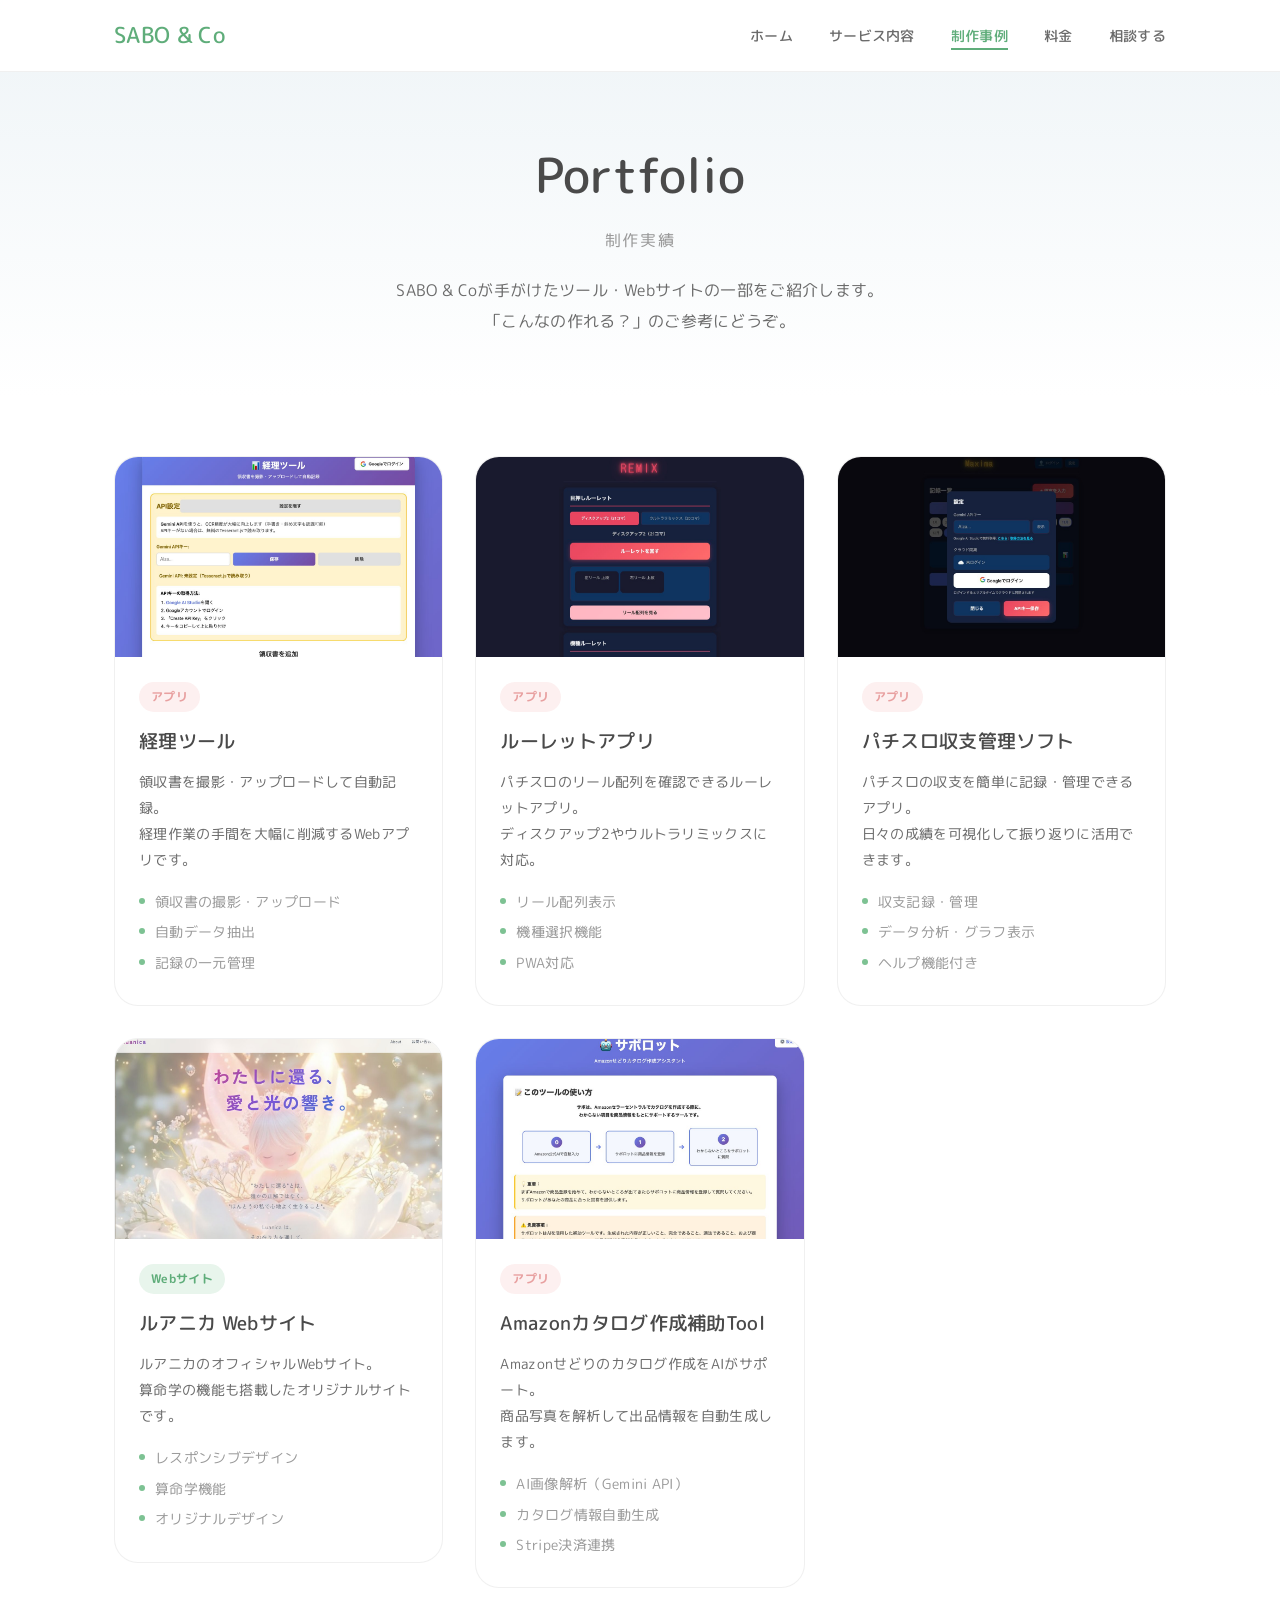
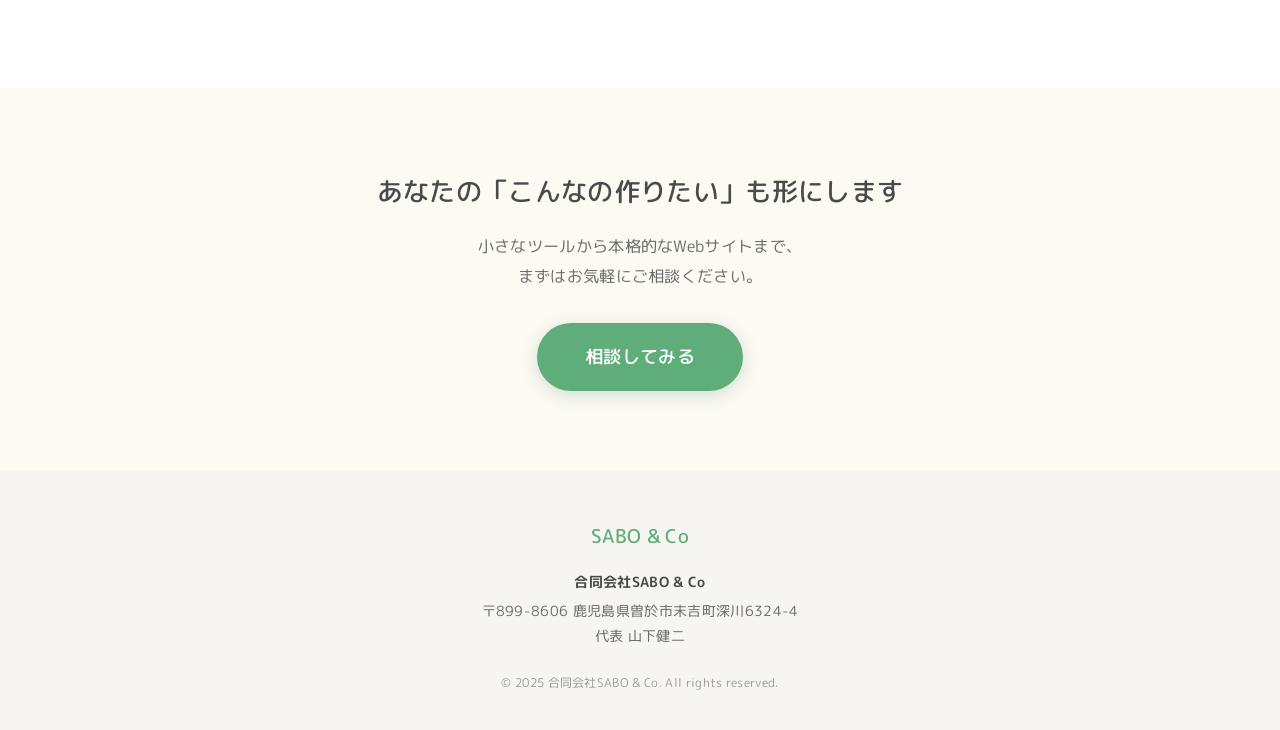
==== portfolio.html @ 13263702 "ポートフォリオページ・料金ページ追加、デザイン改善 - portfolio.html: 制作実績ページ新規作成 - price.html: 料金ページ新規作成（モニター価格表示） - フォントをM P" ====
<!DOCTYPE html>
<html lang="ja">
<head>
  <meta charset="UTF-8">
  <meta name="viewport" content="width=device-width, initial-scale=1.0">
  <title>PORTFOLIO | SABO & Co</title>
  <meta name="description" content="SABO & Coの制作実績・ポートフォリオ。ミニツール開発やWebサイト制作の実例をご覧いただけます。">
  <link rel="preconnect" href="https://fonts.googleapis.com">
  <link rel="preconnect" href="https://fonts.gstatic.com" crossorigin>
  <link href="https://fonts.googleapis.com/css2?family=M+PLUS+Rounded+1c:wght@400;500;700&display=swap" rel="stylesheet">
  <link rel="stylesheet" href="styles.css">
</head>
<body>
  <!-- ========== Header ========== -->
  <header class="header">
    <div class="header-inner">
      <a href="index.html" class="logo">SABO & Co</a>
      <nav class="nav">
        <button class="nav-toggle" aria-label="メニューを開く">
          <span></span>
          <span></span>
          <span></span>
        </button>
        <ul class="nav-list">
          <li><a href="index.html">ホーム</a></li>
          <li><a href="index.html#service">サービス内容</a></li>
          <li><a href="portfolio.html" class="active">制作事例</a></li>
          <li><a href="price.html">料金</a></li>
          <li><a href="index.html#contact">相談する</a></li>
        </ul>
      </nav>
    </div>
  </header>

  <!-- ========== Portfolio Hero ========== -->
  <section class="portfolio-hero">
    <div class="container">
      <h1 class="portfolio-hero-title fade-in">Portfolio</h1>
      <p class="portfolio-hero-subtitle fade-in">制作実績</p>
      <p class="portfolio-hero-desc fade-in">
        SABO & Coが手がけたツール・Webサイトの一部をご紹介します。<br>
        「こんなの作れる？」のご参考にどうぞ。
      </p>
    </div>
  </section>

  <!-- ========== Portfolio Grid ========== -->
  <section class="portfolio-section">
    <div class="container">
      <div class="portfolio-grid">

        <!-- Project 1: keiri-tool -->
        <a href="https://pagehost-jp.github.io/keiri-tool/" target="_blank" class="portfolio-card-link">
          <article class="portfolio-card fade-in-up">
            <div class="portfolio-card-image">
              <img src="portfolio-keiri-tool.jpg" alt="経理ツール" loading="lazy">
            </div>
            <div class="portfolio-card-content">
              <span class="portfolio-tag tag-app">アプリ</span>
              <h3 class="portfolio-card-title">経理ツール</h3>
              <p class="portfolio-card-desc">
                領収書を撮影・アップロードして自動記録。<br>
                経理作業の手間を大幅に削減するWebアプリです。
              </p>
              <ul class="portfolio-card-features">
                <li>領収書の撮影・アップロード</li>
                <li>自動データ抽出</li>
                <li>記録の一元管理</li>
              </ul>
            </div>
          </article>
        </a>

        <!-- Project 2: disc_roulette_tool -->
        <a href="https://pagehost-jp.github.io/disc_roulette/" target="_blank" class="portfolio-card-link">
          <article class="portfolio-card fade-in-up">
            <div class="portfolio-card-image">
              <img src="portfolio-disc-roulette.jpg" alt="ルーレットアプリ" loading="lazy">
            </div>
            <div class="portfolio-card-content">
              <span class="portfolio-tag tag-app">アプリ</span>
              <h3 class="portfolio-card-title">ルーレットアプリ</h3>
              <p class="portfolio-card-desc">
                パチスロのリール配列を確認できるルーレットアプリ。<br>
                ディスクアップ2やウルトラリミックスに対応。
              </p>
              <ul class="portfolio-card-features">
                <li>リール配列表示</li>
                <li>機種選択機能</li>
                <li>PWA対応</li>
              </ul>
            </div>
          </article>
        </a>

        <!-- Project 3: pachi_slo_diary -->
        <a href="https://pagehost-jp.github.io/pachi_slo_diary/" target="_blank" class="portfolio-card-link">
          <article class="portfolio-card fade-in-up">
            <div class="portfolio-card-image">
              <img src="portfolio-pachi-slo-diary.jpg" alt="パチスロ収支管理ソフト" loading="lazy">
            </div>
            <div class="portfolio-card-content">
              <span class="portfolio-tag tag-app">アプリ</span>
              <h3 class="portfolio-card-title">パチスロ収支管理ソフト</h3>
              <p class="portfolio-card-desc">
                パチスロの収支を簡単に記録・管理できるアプリ。<br>
                日々の成績を可視化して振り返りに活用できます。
              </p>
              <ul class="portfolio-card-features">
                <li>収支記録・管理</li>
                <li>データ分析・グラフ表示</li>
                <li>ヘルプ機能付き</li>
              </ul>
            </div>
          </article>
        </a>

        <!-- Project 4: luanica-web -->
        <a href="https://pagehost-jp.github.io/luanica-web/" target="_blank" class="portfolio-card-link">
          <article class="portfolio-card fade-in-up">
            <div class="portfolio-card-image">
              <img src="portfolio-luanica-web.jpg" alt="ルアニカ Webサイト" loading="lazy">
            </div>
            <div class="portfolio-card-content">
              <span class="portfolio-tag tag-website">Webサイト</span>
              <h3 class="portfolio-card-title">ルアニカ Webサイト</h3>
              <p class="portfolio-card-desc">
                ルアニカのオフィシャルWebサイト。<br>
                算命学の機能も搭載したオリジナルサイトです。
              </p>
              <ul class="portfolio-card-features">
                <li>レスポンシブデザイン</li>
                <li>算命学機能</li>
                <li>オリジナルデザイン</li>
              </ul>
            </div>
          </article>
        </a>

        <!-- Project 5: Catalog-sakusei -->
        <a href="https://saborotto.vercel.app" target="_blank" class="portfolio-card-link">
          <article class="portfolio-card fade-in-up">
            <div class="portfolio-card-image">
              <img src="portfolio-catalog-sakusei.jpg" alt="Amazonカタログ作成補助Tool" loading="lazy">
            </div>
            <div class="portfolio-card-content">
              <span class="portfolio-tag tag-app">アプリ</span>
              <h3 class="portfolio-card-title">Amazonカタログ作成補助Tool</h3>
              <p class="portfolio-card-desc">
                Amazonせどりのカタログ作成をAIがサポート。<br>
                商品写真を解析して出品情報を自動生成します。
              </p>
              <ul class="portfolio-card-features">
                <li>AI画像解析（Gemini API）</li>
                <li>カタログ情報自動生成</li>
                <li>Stripe決済連携</li>
              </ul>
            </div>
          </article>
        </a>

      </div>
    </div>
  </section>

  <!-- ========== CTA Section ========== -->
  <section class="portfolio-cta">
    <div class="container">
      <div class="portfolio-cta-inner fade-in-up">
        <h2 class="portfolio-cta-title">あなたの「こんなの作りたい」も形にします</h2>
        <p class="portfolio-cta-text">
          小さなツールから本格的なWebサイトまで、<br>
          まずはお気軽にご相談ください。
        </p>
        <a href="index.html#contact" class="btn btn-primary btn-large">相談してみる</a>
      </div>
    </div>
  </section>

  <!-- ========== Footer ========== -->
  <footer class="footer">
    <div class="container">
      <div class="footer-inner">
        <p class="footer-logo">SABO & Co</p>
        <div class="footer-info">
          <p class="footer-company">合同会社SABO & Co</p>
          <p class="footer-address">〒899-8606 鹿児島県曽於市末吉町深川6324-4</p>
          <p class="footer-rep">代表 山下健二</p>
        </div>
        <p class="footer-copy">&copy; 2025 合同会社SABO & Co. All rights reserved.</p>
      </div>
    </div>
  </footer>

  <script src="script.js"></script>
</body>
</html>
---- styles.css ----
/* ========================================
   SABO & Co Corporate Site - Styles
   ======================================== */

/*
 * DESIGN CONCEPT: やわらかさ × 誠実さ × 真剣さ
 * =============================================
 * - 明るく親しみやすい
 * - サボさんのキャラクターを反映
 * - アイコンの色味（空色・グリーン・ピンク・クリーム）を参考に
 * - 「おしゃれ」より「安心できる」
 */

:root {
  /* ===== Base Colors (Light & Warm) ===== */
  --color-bg-white: #FFFFFF;
  --color-bg-cream: #FDF9F3;
  --color-bg-light: #F7F5F2;
  --color-bg-soft: #EEF4F7;

  /* ===== Text Colors (やわらかく) ===== */
  --color-text-main: #4A4A4A;
  --color-text-sub: #6B6B6B;
  --color-text-muted: #9A9A9A;
  --color-text-white: #FFFFFF;

  /* ===== Accent Colors (from icon) ===== */
  --color-green: #5FAD7A;
  --color-green-light: #7DC293;
  --color-green-pale: #E8F5EC;

  --color-sky: #7FBEDC;
  --color-sky-light: #B5DAE9;
  --color-sky-pale: #E8F4F9;

  --color-pink: #E8A0A0;
  --color-pink-light: #F5C4C4;
  --color-pink-pale: #FDF0F0;

  --color-sand: #E8D9C5;
  --color-sand-light: #F2EBE0;

  /* ===== Gradients (Soft) ===== */
  --gradient-soft: linear-gradient(135deg, var(--color-sky), var(--color-green-light));
  --gradient-warm: linear-gradient(135deg, var(--color-pink-light), var(--color-sky-light));

  /* ===== Borders & Shadows ===== */
  --border-light: rgba(0, 0, 0, 0.06);
  --shadow-soft: 0 4px 20px rgba(0, 0, 0, 0.04);
  --shadow-medium: 0 8px 30px rgba(0, 0, 0, 0.08);

  /* ===== Spacing ===== */
  --section-padding: 100px;
  --container-width: 1100px;
  --container-narrow: 800px;

  /* ===== Border Radius ===== */
  --radius-sm: 8px;
  --radius-md: 16px;
  --radius-lg: 24px;
  --radius-full: 9999px;

  /* ===== Transitions ===== */
  --transition-fast: 0.2s ease;
  --transition-medium: 0.3s ease;

  /* ===== Header ===== */
  --header-height: 72px;
}

/* ---------- Reset & Base ---------- */
*,
*::before,
*::after {
  margin: 0;
  padding: 0;
  box-sizing: border-box;
}

html {
  scroll-behavior: smooth;
  font-size: 16px;
}

body {
  font-family: 'M PLUS Rounded 1c', -apple-system, BlinkMacSystemFont, sans-serif;
  font-weight: 400;
  line-height: 1.8;
  letter-spacing: 0.02em;
  color: var(--color-text-main);
  background-color: var(--color-bg-white);
  overflow-x: hidden;
}

a {
  color: inherit;
  text-decoration: none;
  transition: color var(--transition-fast);
}

ul {
  list-style: none;
}

img {
  max-width: 100%;
  height: auto;
  display: block;
}

/* ---------- Utility Classes ---------- */
.container {
  width: 100%;
  max-width: var(--container-width);
  margin: 0 auto;
  padding: 0 24px;
}

.text-accent {
  color: var(--color-green);
  font-weight: 500;
}

.sp-only {
  display: none;
}

/* ---------- Animation Classes ---------- */
.fade-in,
.fade-in-up {
  opacity: 0;
  transition: opacity 0.7s ease, transform 0.7s ease;
}

.fade-in {
  transform: translateY(0);
}

.fade-in-up {
  transform: translateY(24px);
}

.fade-in.is-visible,
.fade-in-up.is-visible {
  opacity: 1;
  transform: translateY(0);
}

/* ---------- Buttons ---------- */
.btn {
  display: inline-flex;
  align-items: center;
  justify-content: center;
  padding: 14px 32px;
  font-size: 1rem;
  font-weight: 500;
  border-radius: var(--radius-full);
  border: none;
  cursor: pointer;
  transition: all var(--transition-medium);
}

.btn-primary {
  background: var(--color-green);
  color: var(--color-text-white);
  box-shadow: 0 4px 16px rgba(95, 173, 122, 0.3);
}

.btn-primary:hover {
  background: var(--color-green-light);
  transform: translateY(-2px);
  box-shadow: 0 6px 20px rgba(95, 173, 122, 0.35);
}

.btn-secondary {
  background: var(--color-bg-white);
  color: var(--color-text-main);
  border: 2px solid var(--border-light);
}

.btn-secondary:hover {
  border-color: var(--color-green);
  color: var(--color-green);
}

.btn-large {
  padding: 18px 48px;
  font-size: 1.1rem;
}

/* ---------- Section Common ---------- */
section {
  padding: var(--section-padding) 0;
  position: relative;
}

.section-title {
  font-size: clamp(1.6rem, 4vw, 2.2rem);
  font-weight: 500;
  text-align: center;
  margin-bottom: 16px;
  color: var(--color-text-main);
}

.section-lead {
  font-size: 0.9rem;
  color: var(--color-green);
  text-align: center;
  margin-bottom: 8px;
  font-weight: 500;
  letter-spacing: 0.05em;
}

.section-subtitle {
  font-size: 0.95rem;
  color: var(--color-text-muted);
  text-align: center;
  margin-bottom: 50px;
}

/* ==========================================
   HEADER
   ========================================== */
.header {
  position: fixed;
  top: 0;
  left: 0;
  right: 0;
  height: var(--header-height);
  background: rgba(255, 255, 255, 0.95);
  backdrop-filter: blur(10px);
  border-bottom: 1px solid var(--border-light);
  z-index: 1000;
}

.header-inner {
  display: flex;
  align-items: center;
  justify-content: space-between;
  height: 100%;
  max-width: var(--container-width);
  margin: 0 auto;
  padding: 0 24px;
}

.logo {
  font-size: 1.4rem;
  font-weight: 500;
  color: var(--color-green);
}

.nav-toggle {
  display: none;
  flex-direction: column;
  gap: 5px;
  background: none;
  border: none;
  cursor: pointer;
  padding: 8px;
}

.nav-toggle span {
  display: block;
  width: 22px;
  height: 2px;
  background: var(--color-text-main);
  transition: var(--transition-fast);
}

.nav-list {
  display: flex;
  gap: 36px;
}

.nav-list a {
  font-size: 0.9rem;
  font-weight: 500;
  color: var(--color-text-sub);
  position: relative;
}

.nav-list a::after {
  content: '';
  position: absolute;
  bottom: -4px;
  left: 0;
  width: 0;
  height: 2px;
  background: var(--color-green);
  transition: width var(--transition-medium);
}

.nav-list a:hover {
  color: var(--color-green);
}

.nav-list a:hover::after {
  width: 100%;
}

/* ==========================================
   HERO SECTION
   ========================================== */
.hero {
  min-height: 100vh;
  display: flex;
  align-items: center;
  padding-top: var(--header-height);
  position: relative;
  overflow: hidden;
  background: linear-gradient(180deg, var(--color-bg-soft) 0%, var(--color-bg-white) 100%);
}

/* Soft decorative shapes */
.hero-bg {
  position: absolute;
  inset: 0;
  overflow: hidden;
  z-index: 0;
  pointer-events: none;
}

.hero-blob {
  position: absolute;
  border-radius: 50%;
  opacity: 0.4;
}

.hero-blob-1 {
  width: 400px;
  height: 400px;
  background: var(--color-sky-pale);
  top: -100px;
  right: -50px;
}

.hero-blob-2 {
  width: 300px;
  height: 300px;
  background: var(--color-green-pale);
  bottom: -50px;
  left: -50px;
}

.hero-blob-3 {
  width: 200px;
  height: 200px;
  background: var(--color-pink-pale);
  top: 40%;
  left: 20%;
}

.hero-inner {
  display: grid;
  grid-template-columns: 1fr 1fr;
  gap: 60px;
  align-items: center;
  width: 100%;
  max-width: var(--container-width);
  margin: 0 auto;
  padding: 0 24px;
  position: relative;
  z-index: 1;
}

.hero-content {
  max-width: 520px;
}

.hero-title {
  font-size: clamp(1.8rem, 5vw, 2.8rem);
  font-weight: 500;
  line-height: 1.4;
  margin-bottom: 20px;
  color: var(--color-text-main);
}

.hero-subtitle {
  font-size: clamp(0.85rem, 2vw, 1rem);
  color: var(--color-text-sub);
  margin-bottom: 20px;
  letter-spacing: 0.05em;
}

.hero-text {
  font-size: 1rem;
  line-height: 2;
  color: var(--color-text-sub);
  margin-bottom: 32px;
}

.hero-buttons {
  display: flex;
  gap: 16px;
  flex-wrap: wrap;
}


.hero-inner-centered {
  display: flex;
  justify-content: center;
  align-items: center;
  text-align: center;
}

.hero-content-centered {
  max-width: 700px;
  text-align: center;
}

.hero-content-centered .hero-title {
  text-align: center;
}

.hero-content-centered .hero-text {
  text-align: center;
}

.hero-content-centered .hero-buttons {
  justify-content: center;
}

.scroll-indicator {
  position: absolute;
  bottom: 32px;
  left: 50%;
  transform: translateX(-50%);
  display: flex;
  flex-direction: column;
  align-items: center;
  gap: 8px;
  color: var(--color-text-muted);
  font-size: 0.75rem;
  letter-spacing: 0.1em;
}

.scroll-line {
  width: 1px;
  height: 32px;
  background: linear-gradient(to bottom, var(--color-text-muted), transparent);
}

/* ==========================================
   ABOUT SECTION
   ========================================== */
.about {
  position: relative;
  background: var(--color-bg-white);
  overflow: hidden;
  z-index: 1;
}

.about-bg-image {
  position: absolute;
  top: 0;
  left: 0;
  width: 100%;
  height: 100%;
  background-image: url('hero-image.jpg');
  background-size: cover;
  background-position: center;
  opacity: 0.12;
  z-index: 0;
  animation: aboutBgFloat 10s ease-in-out infinite;
}

@keyframes aboutBgFloat {
  0%, 100% {
    transform: scale(1);
  }
  50% {
    transform: scale(1.03);
  }
}

.about .container {
  position: relative;
  z-index: 1;
}

.about-content {
  max-width: var(--container-narrow);
  margin: 0 auto;
  text-align: center;
}

.about-content p {
  margin-bottom: 20px;
  color: var(--color-text-sub);
  font-size: 1.05rem;
}

.about-content strong {
  color: var(--color-text-main);
  font-weight: 600;
}

.about-tagline {
  font-size: 1.2rem !important;
  font-weight: 500;
  color: var(--color-green) !important;
  margin-top: 32px !important;
}

/* ==========================================
   CREDO SECTION
   ========================================== */
.credo {
  background: var(--color-bg-cream);
}

.credo-cards {
  display: grid;
  grid-template-columns: repeat(3, 1fr);
  gap: 24px;
  margin-top: 50px;
}

.credo-card {
  background: var(--color-bg-white);
  border: 1px solid var(--border-light);
  border-radius: var(--radius-lg);
  padding: 36px 28px;
  transition: all var(--transition-medium);
  text-align: center;
}

.credo-card:hover {
  transform: translateY(-4px);
  box-shadow: var(--shadow-medium);
  border-color: var(--color-green-light);
}

.credo-number {
  display: inline-flex;
  align-items: center;
  justify-content: center;
  width: 48px;
  height: 48px;
  border-radius: 50%;
  background: var(--color-green-pale);
  color: var(--color-green);
  font-size: 1.2rem;
  font-weight: 500;
  margin-bottom: 20px;
}

.credo-title {
  font-size: 1.1rem;
  font-weight: 500;
  margin-bottom: 16px;
  line-height: 1.5;
  color: var(--color-text-main);
}

.credo-text {
  font-size: 0.9rem;
  color: var(--color-text-sub);
  line-height: 1.9;
}

/* ==========================================
   SERVICE SECTION
   ========================================== */
.service {
  background: var(--color-bg-white);
}

.service-list {
  display: flex;
  flex-direction: column;
  gap: 40px;
  margin-top: 50px;
}

.service-item {
  background: var(--color-bg-light);
  border-radius: var(--radius-lg);
  padding: 40px;
  transition: all var(--transition-medium);
}

.service-item:hover {
  box-shadow: var(--shadow-soft);
}

.service-header {
  display: flex;
  align-items: baseline;
  gap: 16px;
  flex-wrap: wrap;
  margin-bottom: 16px;
}

.service-number {
  display: inline-flex;
  align-items: center;
  justify-content: center;
  width: 32px;
  height: 32px;
  border-radius: 50%;
  background: var(--color-green);
  color: white;
  font-size: 0.8rem;
  font-weight: 500;
}

.service-name {
  font-size: 1.3rem;
  font-weight: 500;
  color: var(--color-text-main);
}

.service-name-en {
  font-size: 0.8rem;
  color: var(--color-text-muted);
  letter-spacing: 0.03em;
}

.service-catch {
  font-size: 1rem;
  color: var(--color-text-main);
  margin-bottom: 12px;
  font-weight: 500;
}

.service-desc {
  color: var(--color-text-sub);
  margin-bottom: 20px;
  font-size: 0.95rem;
}

.service-features h4 {
  font-size: 0.85rem;
  color: var(--color-text-muted);
  margin-bottom: 12px;
  font-weight: 500;
}

.service-features ul {
  display: flex;
  flex-direction: column;
  gap: 8px;
}

.service-features li {
  color: var(--color-text-sub);
  padding-left: 20px;
  position: relative;
  font-size: 0.95rem;
}

.service-features li::before {
  content: '';
  position: absolute;
  left: 0;
  top: 11px;
  width: 8px;
  height: 8px;
  border-radius: 50%;
  background: var(--color-green-light);
}

.service-note {
  margin-top: 16px;
  padding: 16px 20px;
  background: var(--color-green-pale);
  border-radius: var(--radius-md);
  color: var(--color-text-sub);
  font-size: 0.9rem;
}

/* ==========================================
   PERSONA SECTION
   ========================================== */
.persona {
  background: var(--color-bg-soft);
}

.persona-tags {
  display: flex;
  flex-wrap: wrap;
  justify-content: center;
  gap: 14px;
  max-width: var(--container-narrow);
  margin: 0 auto;
}

.persona-tag {
  display: inline-block;
  padding: 12px 22px;
  background: var(--color-bg-white);
  border: 1px solid var(--border-light);
  border-radius: var(--radius-full);
  font-size: 0.9rem;
  color: var(--color-text-sub);
  transition: all var(--transition-medium);
  cursor: default;
}

.persona-tag:hover {
  background: var(--color-green-pale);
  border-color: var(--color-green-light);
  color: var(--color-green);
}

/* ==========================================
   MESSAGE SECTION
   ========================================== */
.message {
  background: var(--color-bg-white);
}

.message-inner {
  display: grid;
  grid-template-columns: 200px 1fr;
  gap: 50px;
  align-items: start;
  max-width: var(--container-narrow);
  margin: 50px auto 0;
}

.message-photo {
  position: sticky;
  top: calc(var(--header-height) + 32px);
}

.profile-image {
  width: 100%;
  border-radius: 50%;
  box-shadow: var(--shadow-soft);
}

.message-headline {
  font-size: 1.3rem;
  font-weight: 500;
  line-height: 1.7;
  margin-bottom: 28px;
  color: var(--color-text-main);
}

.message-text p {
  margin-bottom: 18px;
  color: var(--color-text-sub);
  font-size: 0.95rem;
}

.message-text strong {
  color: var(--color-text-main);
  font-weight: 600;
}

.message-closing {
  margin-top: 28px !important;
  font-weight: 600;
  color: var(--color-green) !important;
}

/* ==========================================
   CONTACT SECTION
   ========================================== */
.contact {
  background: var(--color-bg-cream);
  position: relative;
}

.contact-inner {
  text-align: center;
  padding: 32px;
}

.contact-title {
  font-size: clamp(1.4rem, 4vw, 1.8rem);
  font-weight: 500;
  margin-bottom: 12px;
  color: var(--color-text-main);
}

.contact-subtitle {
  color: var(--color-text-sub);
  margin-bottom: 32px;
  font-size: 1rem;
}

.contact-buttons {
  display: flex;
  justify-content: center;
  gap: 16px;
  flex-wrap: wrap;
}

/* ==========================================
   FOOTER
   ========================================== */
.footer {
  background: var(--color-bg-light);
  padding: 48px 0 36px;
}

.footer-inner {
  display: flex;
  flex-direction: column;
  align-items: center;
  gap: 16px;
}

.footer-logo {
  font-size: 1.2rem;
  font-weight: 500;
  color: var(--color-green);
}

.footer-info {
  text-align: center;
  line-height: 1.8;
}

.footer-company {
  font-size: 0.9rem;
  font-weight: 600;
  color: var(--color-text-main);
  margin-bottom: 4px;
}

.footer-address {
  font-size: 0.85rem;
  color: var(--color-text-sub);
}

.footer-rep {
  font-size: 0.85rem;
  color: var(--color-text-sub);
}

.footer-copy {
  font-size: 0.75rem;
  color: var(--color-text-muted);
  margin-top: 8px;
}

/* ==========================================
   RESPONSIVE - Tablet
   ========================================== */
@media (max-width: 1024px) {
  :root {
    --section-padding: 70px;
  }

  .hero-inner {
    grid-template-columns: 1fr;
    text-align: center;
  }

  .hero-content {
    max-width: 100%;
  }

  .hero-buttons {
    justify-content: center;
  }

  .hero-visual {
    display: none;
  }

  .credo-cards {
    grid-template-columns: 1fr;
    max-width: 450px;
    margin-left: auto;
    margin-right: auto;
  }

  .message-inner {
    grid-template-columns: 1fr;
    gap: 32px;
  }

  .message-photo {
    position: static;
    max-width: 200px;
    margin: 0 auto;
  }

  .message-content {
    text-align: center;
  }
}

/* ==========================================
   RESPONSIVE - Mobile
   ========================================== */
@media (max-width: 768px) {
  :root {
    --section-padding: 50px;
    --header-height: 64px;
  }

  html {
    font-size: 15px;
  }

  .sp-only {
    display: inline;
  }

  /* Header Mobile */
  .nav-toggle {
    display: flex;
  }

  .nav-list {
    display: none;
    position: fixed;
    top: var(--header-height);
    left: 0;
    right: 0;
    bottom: 0;
    background: rgba(255, 255, 255, 0.98);
    backdrop-filter: blur(10px);
    flex-direction: column;
    align-items: center;
    justify-content: center;
    gap: 28px;
    z-index: 999;
  }

  .nav-list.is-open {
    display: flex;
  }

  .nav-list a {
    font-size: 1.1rem;
  }

  /* Hero Mobile */
  .hero {
    min-height: auto;
    padding-top: calc(var(--header-height) + 48px);
    padding-bottom: 60px;
  }

  .hero-content,
  .hero-content-centered {
    text-align: center;
  }

  .hero-title {
    font-size: 1.6rem;
    text-align: center;
  }

  .hero-subtitle,
  .hero-text {
    text-align: center;
  }

  .hero-buttons {
    flex-direction: column;
  }

  .hero-buttons .btn {
    width: 100%;
  }

  .scroll-indicator {
    display: none;
  }

  /* About Mobile */
  .about-content p {
    font-size: 0.95rem;
  }

  .about-content br {
    display: none;
  }

  /* Credo Mobile */
  .credo-card {
    padding: 28px 24px;
  }

  /* Service Mobile */
  .service-item {
    padding: 28px 24px;
  }

  .service-header {
    flex-direction: column;
    gap: 8px;
    align-items: flex-start;
  }

  .service-name {
    font-size: 1.15rem;
  }

  /* Persona Mobile */
  .persona-tags {
    gap: 10px;
  }

  .persona-tag {
    padding: 10px 18px;
    font-size: 0.85rem;
  }

  /* Message Mobile */
  .message-headline {
    font-size: 1.15rem;
  }

  .message-text br {
    display: none;
  }

  /* Contact Mobile */
  .contact-inner {
    padding: 20px;
  }

  .btn-large {
    padding: 16px 32px;
    font-size: 1rem;
  }
}

/* ==========================================
   ACCESSIBILITY
   ========================================== */
@media (prefers-reduced-motion: reduce) {
  *,
  *::before,
  *::after {
    animation-duration: 0.01ms !important;
    animation-iteration-count: 1 !important;
    transition-duration: 0.01ms !important;
  }

  html {
    scroll-behavior: auto;
  }

  .fade-in,
  .fade-in-up {
    opacity: 1;
    transform: none;
  }
}

/* Focus states */
a:focus-visible,
button:focus-visible {
  outline: 2px solid var(--color-green);
  outline-offset: 4px;
}

/* ==========================================
   PORTFOLIO PAGE
   ========================================== */

/* Portfolio Hero */
.portfolio-hero {
  padding-top: calc(var(--header-height) + 60px);
  padding-bottom: 60px;
  background: linear-gradient(180deg, var(--color-bg-soft) 0%, var(--color-bg-white) 100%);
  text-align: center;
}

.portfolio-hero-title {
  font-size: clamp(2rem, 6vw, 3rem);
  font-weight: 500;
  color: var(--color-text-main);
  margin-bottom: 8px;
}

.portfolio-hero-subtitle {
  font-size: 1rem;
  color: var(--color-text-muted);
  margin-bottom: 20px;
  letter-spacing: 0.1em;
}

.portfolio-hero-desc {
  font-size: 1rem;
  color: var(--color-text-sub);
  line-height: 1.9;
}

/* Portfolio Section */
.portfolio-section {
  background: var(--color-bg-white);
  padding: 60px 0 100px;
}

/* Portfolio Grid */
.portfolio-grid {
  display: grid;
  grid-template-columns: repeat(auto-fit, minmax(320px, 1fr));
  gap: 32px;
}

/* Portfolio Card Link */
.portfolio-card-link {
  display: block;
  text-decoration: none;
  color: inherit;
}

/* Portfolio Card */
.portfolio-card {
  background: var(--color-bg-white);
  border: 1px solid var(--border-light);
  border-radius: var(--radius-lg);
  overflow: hidden;
  transition: all var(--transition-medium);
  cursor: pointer;
}

.portfolio-card-link:hover .portfolio-card,
.portfolio-card:hover {
  transform: translateY(-6px);
  box-shadow: var(--shadow-medium);
  border-color: var(--color-green-light);
}

.portfolio-card-image {
  position: relative;
  width: 100%;
  height: 200px;
  background: var(--color-bg-soft);
  overflow: hidden;
}

.portfolio-card-image img {
  width: 100%;
  height: 100%;
  object-fit: cover;
  transition: transform var(--transition-medium);
}

.portfolio-card:hover .portfolio-card-image img {
  transform: scale(1.05);
}

.portfolio-placeholder {
  width: 100%;
  height: 100%;
  display: flex;
  align-items: center;
  justify-content: center;
  background: linear-gradient(135deg, var(--color-sky-pale) 0%, var(--color-green-pale) 100%);
}

.portfolio-placeholder-icon {
  font-size: 4rem;
  opacity: 0.8;
}

.portfolio-card-content {
  padding: 24px;
}

.portfolio-tag {
  display: inline-block;
  padding: 4px 12px;
  font-size: 0.75rem;
  font-weight: 600;
  border-radius: var(--radius-full);
  margin-bottom: 12px;
}

/* Webサイト - 緑系 */
.portfolio-tag.tag-website {
  background: var(--color-green-pale);
  color: var(--color-green);
}

/* アプリ - ピンク系 */
.portfolio-tag.tag-app {
  background: var(--color-pink-pale);
  color: var(--color-pink);
}

.portfolio-card-title {
  font-size: 1.2rem;
  font-weight: 500;
  color: var(--color-text-main);
  margin-bottom: 12px;
}

.portfolio-card-desc {
  font-size: 0.9rem;
  color: var(--color-text-sub);
  line-height: 1.8;
  margin-bottom: 16px;
}

.portfolio-card-features {
  list-style: none;
  padding: 0;
  margin: 0;
}

.portfolio-card-features li {
  position: relative;
  padding-left: 16px;
  font-size: 0.85rem;
  color: var(--color-text-muted);
  margin-bottom: 6px;
}

.portfolio-card-features li::before {
  content: '';
  position: absolute;
  left: 0;
  top: 8px;
  width: 6px;
  height: 6px;
  border-radius: 50%;
  background: var(--color-green-light);
}

/* Portfolio CTA */
.portfolio-cta {
  background: var(--color-bg-cream);
  padding: 80px 0;
}

.portfolio-cta-inner {
  text-align: center;
  max-width: 600px;
  margin: 0 auto;
}

.portfolio-cta-title {
  font-size: clamp(1.3rem, 4vw, 1.6rem);
  font-weight: 500;
  color: var(--color-text-main);
  margin-bottom: 16px;
}

.portfolio-cta-text {
  font-size: 1rem;
  color: var(--color-text-sub);
  line-height: 1.9;
  margin-bottom: 32px;
}

/* Active nav link */
.nav-list a.active {
  color: var(--color-green);
}

.nav-list a.active::after {
  width: 100%;
}

/* Portfolio Responsive */
@media (max-width: 768px) {
  .portfolio-hero {
    padding-top: calc(var(--header-height) + 40px);
    padding-bottom: 40px;
  }

  .portfolio-hero-desc br {
    display: none;
  }

  .portfolio-grid {
    grid-template-columns: 1fr;
    gap: 24px;
  }

  .portfolio-card-image {
    height: 180px;
  }

  .portfolio-cta {
    padding: 60px 0;
  }

  .portfolio-cta-text br {
    display: none;
  }
}

/* ==========================================
   PRICE LP PAGE
   ========================================== */

/* LP Hero */
.lp-hero {
  padding-top: calc(var(--header-height) + 80px);
  padding-bottom: 80px;
  background: linear-gradient(180deg, var(--color-bg-cream) 0%, var(--color-bg-white) 100%);
  text-align: center;
}

.lp-hero-badge {
  display: inline-block;
  padding: 8px 24px;
  background: var(--color-pink);
  color: white;
  font-size: 0.9rem;
  font-weight: 500;
  border-radius: var(--radius-full);
  margin-bottom: 24px;
}

.lp-hero-title {
  font-size: clamp(1.8rem, 5vw, 2.8rem);
  font-weight: 500;
  line-height: 1.6;
  margin-bottom: 24px;
  color: var(--color-text-main);
}

.lp-hero-desc {
  font-size: 1.1rem;
  color: var(--color-text-sub);
  line-height: 2;
}

/* LP Section Common */
.lp-section-title {
  font-size: clamp(1.5rem, 4vw, 2rem);
  font-weight: 500;
  text-align: center;
  margin-bottom: 16px;
  color: var(--color-text-main);
}

.lp-section-subtitle {
  font-size: 1rem;
  color: var(--color-text-muted);
  text-align: center;
  margin-bottom: 48px;
}

/* LP Problems Section */
.lp-problems {
  background: var(--color-bg-white);
  padding: 80px 0;
}

.lp-problem-list {
  display: grid;
  grid-template-columns: repeat(auto-fit, minmax(250px, 1fr));
  gap: 24px;
  margin: 48px 0;
}

.lp-problem-item {
  background: var(--color-bg-light);
  border-radius: var(--radius-lg);
  padding: 32px 24px;
  text-align: center;
}

.lp-problem-icon {
  font-size: 3rem;
  display: block;
  margin-bottom: 16px;
}

.lp-problem-item p {
  color: var(--color-text-sub);
  line-height: 1.8;
}

.lp-problem-item strong {
  color: var(--color-text-main);
}

.lp-problems-answer {
  text-align: center;
  font-size: 1.2rem;
  color: var(--color-text-main);
  margin-top: 48px;
}

.lp-problems-answer .arrow-down {
  font-size: 2rem;
  color: var(--color-green);
}

/* LP Services Section */
.lp-services {
  background: var(--color-bg-soft);
  padding: 80px 0;
}

.lp-service-cards {
  display: grid;
  grid-template-columns: repeat(auto-fit, minmax(300px, 1fr));
  gap: 32px;
}

.lp-service-card {
  background: var(--color-bg-white);
  border-radius: var(--radius-lg);
  padding: 32px;
  box-shadow: var(--shadow-soft);
}

.lp-service-icon {
  font-size: 3rem;
  margin-bottom: 16px;
}

.lp-service-name {
  font-size: 1.3rem;
  font-weight: 500;
  color: var(--color-text-main);
  margin-bottom: 8px;
}

.lp-service-sub {
  font-size: 0.85rem;
  color: var(--color-text-muted);
  margin-bottom: 16px;
}

.lp-service-catch {
  font-size: 1rem;
  color: var(--color-text-main);
  line-height: 1.8;
  margin-bottom: 20px;
  font-weight: 500;
}

.lp-service-note {
  margin-top: 20px;
  padding: 16px;
  background: var(--color-green-pale);
  border-radius: var(--radius-sm);
  font-size: 0.9rem;
  color: var(--color-text-sub);
  line-height: 1.7;
}

.lp-service-example {
  background: var(--color-bg-light);
  padding: 12px 16px;
  border-radius: var(--radius-sm);
  color: var(--color-text-sub);
  font-size: 0.95rem;
  margin-bottom: 20px;
  border-left: 3px solid var(--color-pink);
}

.lp-service-detail p {
  font-size: 0.9rem;
  font-weight: 600;
  color: var(--color-text-main);
  margin-bottom: 8px;
}

.lp-service-detail ul {
  list-style: none;
  margin-bottom: 20px;
}

.lp-service-detail li {
  position: relative;
  padding-left: 20px;
  font-size: 0.9rem;
  color: var(--color-text-sub);
  margin-bottom: 6px;
}

.lp-service-detail li::before {
  content: '✓';
  position: absolute;
  left: 0;
  color: var(--color-green);
  font-weight: 500;
}

.lp-service-result {
  background: var(--color-green-pale);
  padding: 16px;
  border-radius: var(--radius-sm);
  font-size: 0.95rem;
  color: var(--color-text-main);
  line-height: 1.7;
}

.lp-service-result span {
  display: block;
  font-size: 0.8rem;
  color: var(--color-green);
  font-weight: 600;
  margin-bottom: 4px;
}

/* LP Pricing Section */
.lp-pricing {
  background: var(--color-bg-white);
  padding: 80px 0;
}

.lp-monitor-banner {
  background: linear-gradient(135deg, var(--color-pink-pale), var(--color-sky-pale));
  border: 2px solid var(--color-pink);
  border-radius: var(--radius-lg);
  padding: 24px 32px;
  text-align: center;
  margin-bottom: 48px;
}

.lp-monitor-badge {
  display: inline-block;
  background: var(--color-pink);
  color: white;
  padding: 4px 16px;
  border-radius: var(--radius-full);
  font-size: 0.85rem;
  font-weight: 500;
  margin-bottom: 12px;
}

.lp-monitor-text {
  font-size: 1.1rem;
  color: var(--color-text-main);
}

.lp-monitor-note {
  font-size: 0.85rem;
  color: var(--color-text-muted);
}

.lp-price-cards {
  display: grid;
  grid-template-columns: repeat(auto-fit, minmax(280px, 1fr));
  gap: 24px;
  margin-bottom: 48px;
}

.lp-price-card {
  background: var(--color-bg-white);
  border: 2px solid var(--border-light);
  border-radius: var(--radius-lg);
  overflow: hidden;
  transition: all var(--transition-medium);
}

.lp-price-card:hover {
  border-color: var(--color-green-light);
  box-shadow: var(--shadow-medium);
}

.lp-price-card-popular {
  border-color: var(--color-green);
  position: relative;
}

.lp-popular-badge {
  position: absolute;
  top: -1px;
  right: 24px;
  background: var(--color-green);
  color: white;
  padding: 4px 16px;
  font-size: 0.8rem;
  font-weight: 500;
  border-radius: 0 0 8px 8px;
}

.lp-price-header {
  background: var(--color-bg-light);
  padding: 24px;
  text-align: center;
}

.lp-price-icon {
  font-size: 2.5rem;
  display: block;
  margin-bottom: 12px;
}

.lp-price-header h3 {
  font-size: 1.2rem;
  font-weight: 500;
  color: var(--color-text-main);
  margin-bottom: 4px;
}

.lp-price-time {
  font-size: 0.9rem;
  color: var(--color-text-muted);
}

.lp-price-body {
  padding: 24px;
}

.lp-price-amount {
  text-align: center;
  margin-bottom: 8px;
}

.lp-price-amount .price {
  font-size: 2rem;
  font-weight: 500;
  color: var(--color-green);
}

.lp-price-amount .price .yen {
  font-size: 1rem;
}

.lp-price-amount .lp-price-note {
  display: block;
  font-size: 0.85rem;
  color: var(--color-text-muted);
  margin-top: 4px;
}

.lp-price-amount-sub {
  text-align: center;
  font-size: 0.9rem;
  color: var(--color-text-sub);
  margin-bottom: 20px;
  padding-bottom: 16px;
  border-bottom: 1px solid var(--border-light);
}

.lp-price-regular {
  display: flex;
  justify-content: space-between;
  align-items: center;
  margin-bottom: 8px;
  color: var(--color-text-muted);
}

.lp-price-regular .label {
  font-size: 0.85rem;
}

.lp-price-regular .price {
  font-size: 1rem;
}

.lp-price-monitor {
  display: flex;
  justify-content: space-between;
  align-items: center;
  padding: 16px;
  background: var(--color-pink-pale);
  border-radius: var(--radius-sm);
  margin-bottom: 20px;
}

.lp-price-monitor .label {
  font-size: 0.85rem;
  color: var(--color-pink);
  font-weight: 600;
}

.lp-price-monitor .price {
  font-size: 1.8rem;
  font-weight: 500;
  color: var(--color-pink);
}

.lp-price-monitor .price .yen {
  font-size: 1rem;
}

.lp-price-includes {
  list-style: none;
}

.lp-price-includes li {
  position: relative;
  padding-left: 24px;
  font-size: 0.9rem;
  color: var(--color-text-sub);
  margin-bottom: 8px;
}

.lp-price-includes li::before {
  content: '✓';
  position: absolute;
  left: 0;
  color: var(--color-green);
  font-weight: 500;
}

/* Monthly Support */
.lp-monthly {
  background: var(--color-bg-light);
  border-radius: var(--radius-lg);
  padding: 32px;
  text-align: center;
}

.lp-monthly-icon {
  font-size: 2.5rem;
  margin-bottom: 12px;
}

.lp-monthly-title {
  font-size: 1.2rem;
  font-weight: 500;
  color: var(--color-text-main);
  margin-bottom: 16px;
  text-align: center;
}

.lp-monthly-content {
  max-width: 600px;
  margin: 0 auto;
  text-align: center;
}

.lp-monthly-desc {
  color: var(--color-text-sub);
  margin-bottom: 20px;
}

.lp-monthly-price {
  margin-bottom: 20px;
}

.lp-monthly-price .price {
  font-size: 1.8rem;
  font-weight: 500;
  color: var(--color-green);
}

.lp-monthly-price .price .yen {
  font-size: 1rem;
}

.lp-monthly-includes {
  list-style: none;
  display: inline-block;
  text-align: left;
  margin-bottom: 16px;
}

.lp-monthly-includes li {
  position: relative;
  padding-left: 24px;
  font-size: 0.9rem;
  color: var(--color-text-sub);
  margin-bottom: 6px;
}

.lp-monthly-includes li::before {
  content: '✓';
  position: absolute;
  left: 0;
  color: var(--color-green);
  font-weight: 500;
}

.lp-monthly-note {
  font-size: 0.85rem;
  color: var(--color-text-muted);
}

/* LP Empathy Message */
.lp-empathy {
  margin-top: 48px;
  padding: 32px;
  background: linear-gradient(135deg, var(--color-pink-pale), var(--color-sky-pale));
  border-radius: var(--radius-lg);
  text-align: center;
}

.lp-empathy-text {
  font-size: 1.1rem;
  color: var(--color-text-main);
  line-height: 1.9;
}

/* LP Works Section */
.lp-works {
  background: var(--color-bg-soft);
  padding: 80px 0;
}

.lp-works-grid {
  display: grid;
  grid-template-columns: repeat(auto-fit, minmax(240px, 1fr));
  gap: 24px;
  margin-top: 32px;
}

.lp-works-card {
  display: block;
  background: var(--color-bg-white);
  border-radius: var(--radius-md);
  overflow: hidden;
  text-decoration: none;
  color: inherit;
  transition: all var(--transition-medium);
  box-shadow: var(--shadow-soft);
}

.lp-works-card:hover {
  transform: translateY(-4px);
  box-shadow: var(--shadow-medium);
}

.lp-works-image {
  height: 140px;
  overflow: hidden;
}

.lp-works-image img {
  width: 100%;
  height: 100%;
  object-fit: cover;
  transition: transform var(--transition-medium);
}

.lp-works-card:hover .lp-works-image img {
  transform: scale(1.05);
}

.lp-works-content {
  padding: 16px;
}

.lp-works-tag {
  display: inline-block;
  padding: 2px 10px;
  font-size: 0.7rem;
  font-weight: 600;
  border-radius: var(--radius-full);
  margin-bottom: 8px;
  /* デフォルト: アプリ（ピンク） */
  background: var(--color-pink-pale);
  color: var(--color-pink);
}

.lp-works-tag.tag-website {
  background: var(--color-green-pale);
  color: var(--color-green);
}

.lp-works-content h3 {
  font-size: 1rem;
  font-weight: 500;
  color: var(--color-text-main);
  margin-bottom: 4px;
}

.lp-works-content p {
  font-size: 0.85rem;
  color: var(--color-text-muted);
}

.lp-works-more {
  text-align: center;
  margin-top: 32px;
}

.lp-works-more a {
  color: var(--color-green);
  font-weight: 600;
  text-decoration: none;
}

.lp-works-more a:hover {
  text-decoration: underline;
}

/* LP Reasons Section */
.lp-reasons {
  background: var(--color-bg-cream);
  padding: 80px 0;
}

.lp-reason-list {
  max-width: 700px;
  margin: 48px auto 0;
}

.lp-reason-item {
  display: flex;
  gap: 24px;
  align-items: flex-start;
  margin-bottom: 32px;
}

.lp-reason-number {
  flex-shrink: 0;
  width: 48px;
  height: 48px;
  background: var(--color-green);
  color: white;
  border-radius: 50%;
  display: flex;
  align-items: center;
  justify-content: center;
  font-size: 1.2rem;
  font-weight: 500;
}

.lp-reason-content h3 {
  font-size: 1.1rem;
  font-weight: 500;
  color: var(--color-text-main);
  margin-bottom: 8px;
}

.lp-reason-content p {
  font-size: 0.95rem;
  color: var(--color-text-sub);
  line-height: 1.8;
}

/* LP FAQ Section */
.lp-faq {
  background: var(--color-bg-white);
  padding: 80px 0;
}

.lp-faq-list {
  max-width: 700px;
  margin: 48px auto 0;
}

.lp-faq-item {
  background: var(--color-bg-light);
  border-radius: var(--radius-md);
  padding: 24px;
  margin-bottom: 16px;
}

.lp-faq-question {
  font-size: 1rem;
  font-weight: 500;
  color: var(--color-text-main);
  margin-bottom: 12px;
}

.lp-faq-answer {
  font-size: 0.95rem;
  color: var(--color-text-sub);
  line-height: 1.8;
  padding-left: 24px;
  border-left: 3px solid var(--color-green-light);
}

/* LP CTA Section */
.lp-cta {
  background: linear-gradient(135deg, var(--color-green-pale), var(--color-sky-pale));
  padding: 80px 0;
}

.lp-cta-inner {
  text-align: center;
  max-width: 600px;
  margin: 0 auto;
}

.lp-cta-lead {
  font-size: 0.95rem;
  color: var(--color-text-muted);
  margin-bottom: 12px;
}

.lp-cta-title {
  font-size: clamp(1.4rem, 4vw, 1.8rem);
  font-weight: 500;
  color: var(--color-text-main);
  margin-bottom: 20px;
  line-height: 1.6;
}

.lp-cta-text {
  font-size: 1rem;
  color: var(--color-text-sub);
  line-height: 1.9;
  margin-bottom: 32px;
}

.lp-cta-note {
  font-size: 0.85rem;
  color: var(--color-text-muted);
  margin-top: 16px;
}

/* LP Responsive */
@media (max-width: 768px) {
  .lp-hero {
    padding-top: calc(var(--header-height) + 48px);
    padding-bottom: 48px;
  }

  .lp-hero-title br,
  .lp-hero-desc br {
    display: none;
  }

  .lp-problems,
  .lp-services,
  .lp-pricing,
  .lp-reasons,
  .lp-faq,
  .lp-cta {
    padding: 60px 0;
  }

  .lp-problem-list,
  .lp-service-cards,
  .lp-price-cards {
    grid-template-columns: 1fr;
  }

  .lp-reason-item {
    flex-direction: column;
    align-items: center;
    text-align: center;
  }

  .lp-faq-answer {
    padding-left: 16px;
  }

  .lp-cta-title br {
    display: none;
  }

  .lp-empathy {
    padding: 24px 16px;
  }

  .lp-empathy-text {
    font-size: 1rem;
  }

  .lp-empathy-text br {
    display: none;
  }

  .lp-works {
    padding: 60px 0;
  }

  .lp-works-grid {
    grid-template-columns: repeat(2, 1fr);
    gap: 16px;
  }

  .lp-works-image {
    height: 100px;
  }

  .lp-works-content {
    padding: 12px;
  }

  .lp-works-content h3 {
    font-size: 0.9rem;
  }

  .lp-works-content p {
    font-size: 0.75rem;
  }
}

/* ========================================
   Price Page Styles (New)
   ======================================== */

/* Price Hero */
.price-hero {
  background: var(--gradient-soft);
  padding: 140px 0 80px;
  text-align: center;
}

.price-hero-title {
  font-size: 2.5rem;
  font-weight: 500;
  color: var(--color-text-white);
  margin-bottom: 24px;
}

.price-hero-lead {
  font-size: 1.3rem;
  color: var(--color-text-white);
  line-height: 1.8;
  margin-bottom: 32px;
}

.price-hero-desc {
  max-width: 600px;
  margin: 0 auto;
  background: rgba(255, 255, 255, 0.9);
  padding: 32px;
  border-radius: var(--radius-lg);
}

.price-hero-desc p {
  font-size: 1rem;
  color: var(--color-text-main);
  line-height: 1.9;
  margin-bottom: 16px;
}

.price-hero-desc p:last-child {
  margin-bottom: 0;
}

/* Price Consult */
.price-consult {
  padding: 60px 0;
  background: var(--color-bg-cream);
}

.price-consult-inner {
  text-align: center;
  max-width: 500px;
  margin: 0 auto;
}

.price-consult-text {
  font-size: 1.1rem;
  color: var(--color-text-main);
  line-height: 2;
  margin-bottom: 24px;
}

/* Price Section */
.price-section {
  padding: 80px 0;
  background: var(--color-bg-white);
}

.price-intro {
  text-align: center;
  margin-bottom: 48px;
}

.price-section-title {
  font-size: 1.8rem;
  font-weight: 500;
  color: var(--color-text-main);
  margin-bottom: 16px;
}

.price-section-desc {
  font-size: 1rem;
  color: var(--color-text-sub);
  line-height: 1.8;
}

/* Price Card */
.price-card {
  background: var(--color-bg-light);
  border-radius: var(--radius-lg);
  padding: 40px;
  margin-bottom: 32px;
  position: relative;
}

.price-card-number {
  position: absolute;
  top: -16px;
  left: 32px;
  background: var(--color-green);
  color: white;
  width: 48px;
  height: 48px;
  border-radius: 50%;
  display: flex;
  align-items: center;
  justify-content: center;
  font-size: 1.1rem;
  font-weight: 500;
}

.price-card-header {
  margin-bottom: 24px;
  padding-top: 16px;
}

.price-card-title {
  font-size: 1.5rem;
  font-weight: 500;
  color: var(--color-text-main);
  margin-bottom: 12px;
}

.price-card-catch {
  font-size: 1rem;
  color: var(--color-text-sub);
  line-height: 1.8;
}

.price-card-body {
  display: grid;
  grid-template-columns: 1fr 1fr;
  gap: 32px;
}

.price-card-body-with-image {
  grid-template-columns: 1fr 1.2fr;
  align-items: start;
}

.price-card-image {
  background: var(--color-bg-white);
  border-radius: var(--radius-md);
  overflow: hidden;
  padding: 16px;
}

.price-card-image img {
  width: 100%;
  height: auto;
  display: block;
}

.price-card-right {
  display: flex;
  flex-direction: column;
  gap: 24px;
}

.price-card-pricing {
  background: var(--color-bg-white);
  padding: 24px;
  border-radius: var(--radius-md);
  text-align: center;
}

.price-amount {
  display: flex;
  align-items: baseline;
  justify-content: center;
  gap: 4px;
  margin-bottom: 8px;
}

.price-number {
  font-size: 2.5rem;
  font-weight: 500;
  color: var(--color-green);
}

.price-unit {
  font-size: 1.2rem;
  color: var(--color-text-main);
}

.price-time {
  font-size: 1rem;
  color: var(--color-text-sub);
  margin-left: 4px;
}

.price-extra {
  font-size: 0.9rem;
  color: var(--color-text-muted);
  margin-top: 8px;
}

.price-note {
  font-size: 0.9rem;
  color: var(--color-text-muted);
  margin-top: 4px;
}

.price-card-features h4 {
  font-size: 0.95rem;
  font-weight: 500;
  color: var(--color-text-main);
  margin-bottom: 12px;
}

.price-card-features ul {
  list-style: none;
}

.price-card-features li {
  position: relative;
  padding-left: 20px;
  font-size: 0.95rem;
  color: var(--color-text-sub);
  margin-bottom: 8px;
  line-height: 1.6;
}

.price-card-features li::before {
  content: '✓';
  position: absolute;
  left: 0;
  color: var(--color-green);
  font-weight: 500;
}

/* Price Security */
.price-security {
  padding: 60px 0;
  background: var(--color-bg-soft);
}

.price-security-inner {
  max-width: 700px;
  margin: 0 auto;
  text-align: center;
}

.price-security-icon {
  font-size: 2.5rem;
  margin-bottom: 16px;
}

.price-security-title {
  font-size: 1.3rem;
  font-weight: 500;
  color: var(--color-text-main);
  margin-bottom: 12px;
}

.price-security-lead {
  font-size: 1rem;
  color: var(--color-text-sub);
  margin-bottom: 24px;
}

.price-security-list {
  list-style: none;
  text-align: left;
  background: var(--color-bg-white);
  padding: 24px 32px;
  border-radius: var(--radius-md);
}

.price-security-list li {
  position: relative;
  padding-left: 24px;
  font-size: 0.95rem;
  color: var(--color-text-sub);
  margin-bottom: 12px;
  line-height: 1.7;
}

.price-security-list li:last-child {
  margin-bottom: 0;
}

.price-security-list li::before {
  content: '•';
  position: absolute;
  left: 0;
  color: var(--color-green);
  font-weight: bold;
}

/* Price Monitor Note */
.price-monitor-note {
  padding: 60px 0;
  background: var(--color-bg-cream);
}

.price-monitor-inner {
  max-width: 600px;
  margin: 0 auto;
  text-align: center;
}

.price-monitor-title {
  font-size: 1.3rem;
  font-weight: 500;
  color: var(--color-text-main);
  margin-bottom: 20px;
}

.price-monitor-text {
  font-size: 1rem;
  color: var(--color-text-sub);
  line-height: 1.9;
  margin-bottom: 16px;
}

.price-monitor-highlight {
  font-size: 1.05rem;
  color: var(--color-green);
  font-weight: 500;
  line-height: 1.8;
  margin-top: 24px;
}

/* Price CTA */
.price-cta {
  padding: 80px 0;
  background: var(--gradient-warm);
}

.price-cta-inner {
  text-align: center;
  max-width: 600px;
  margin: 0 auto;
}

.price-cta-title {
  font-size: 1.6rem;
  font-weight: 500;
  color: var(--color-text-main);
  margin-bottom: 16px;
}

.price-cta-text {
  font-size: 1rem;
  color: var(--color-text-sub);
  line-height: 1.9;
  margin-bottom: 32px;
}

/* Price Page Responsive */
@media (max-width: 768px) {
  .price-hero {
    padding: 120px 0 60px;
  }

  .price-hero-title {
    font-size: 1.8rem;
  }

  .price-hero-lead {
    font-size: 1.1rem;
  }

  .price-hero-desc {
    padding: 24px;
  }

  .price-card {
    padding: 32px 24px;
  }

  .price-card-body {
    grid-template-columns: 1fr;
    gap: 24px;
  }

  .price-card-body-with-image {
    grid-template-columns: 1fr;
  }

  .price-card-image {
    max-width: 280px;
    margin: 0 auto;
  }

  .price-number {
    font-size: 2rem;
  }

  .price-section-title {
    font-size: 1.5rem;
  }

  .price-cta-title {
    font-size: 1.3rem;
  }
}
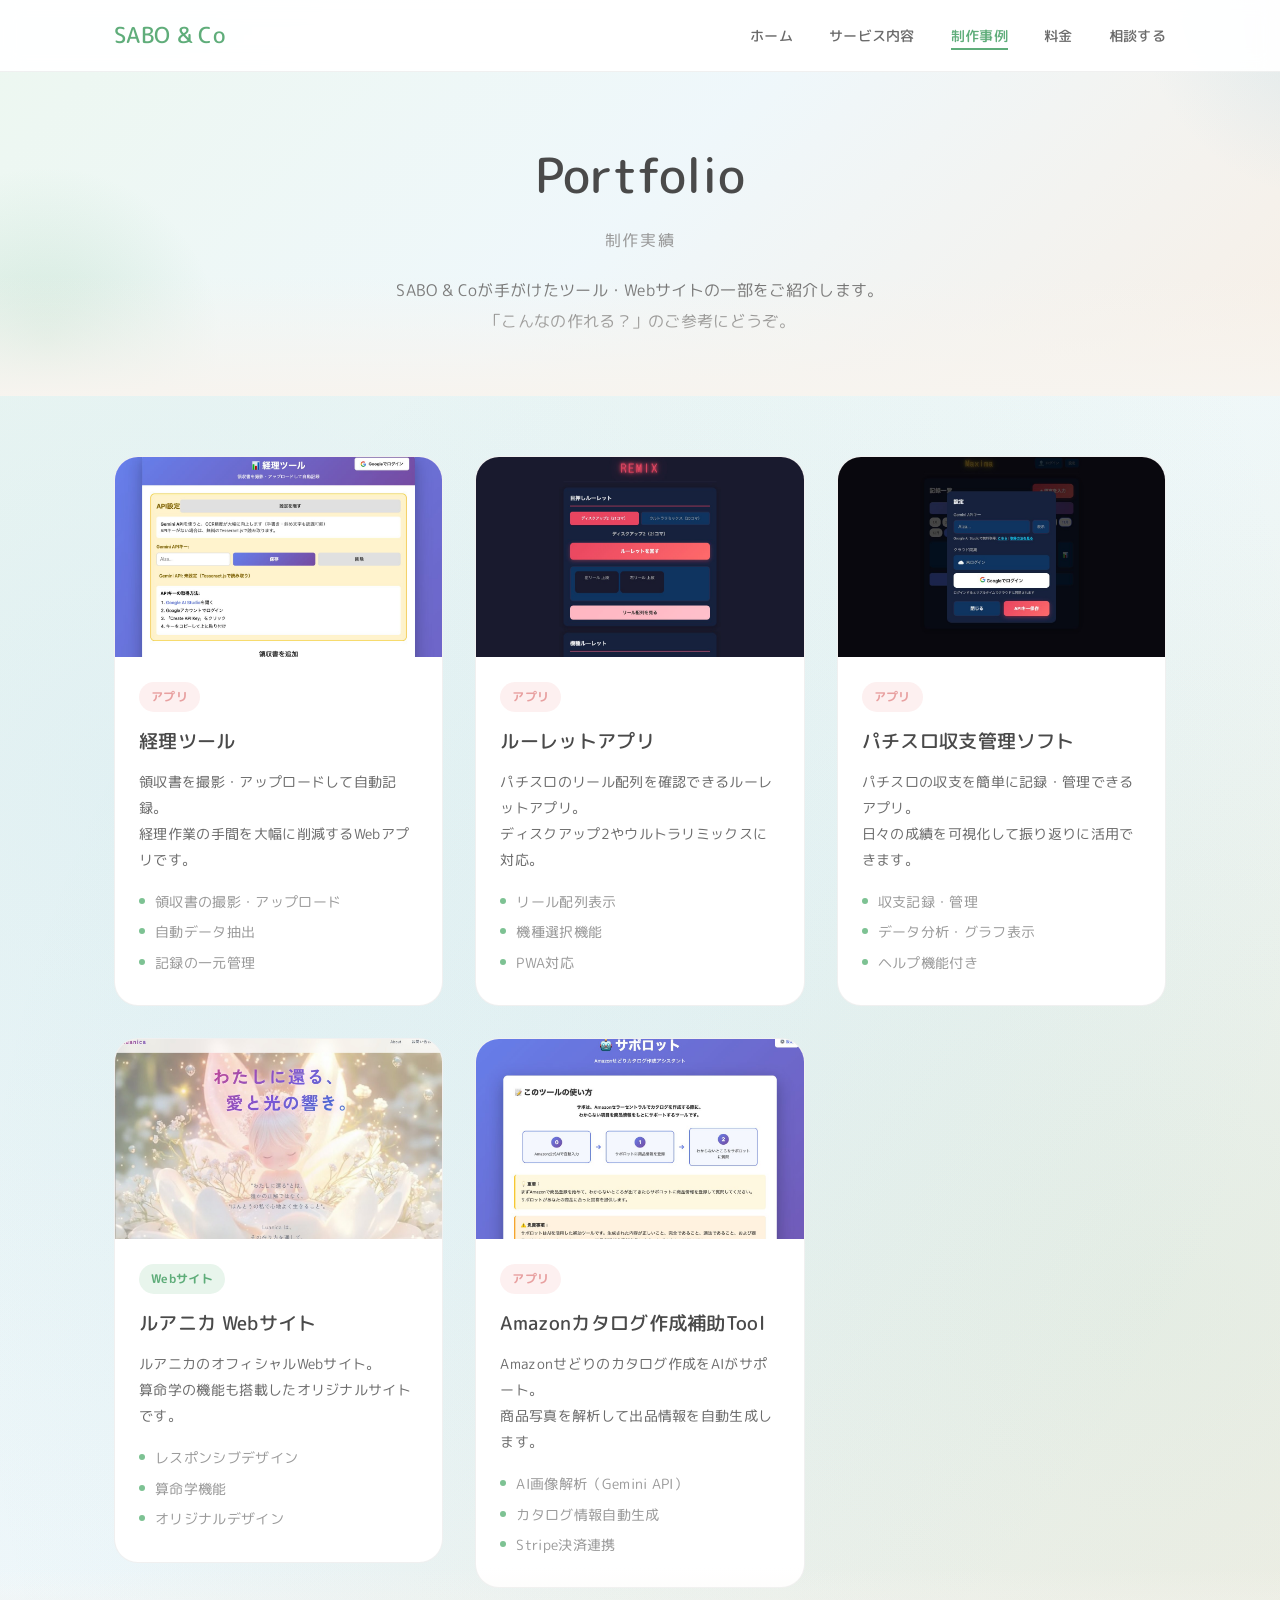
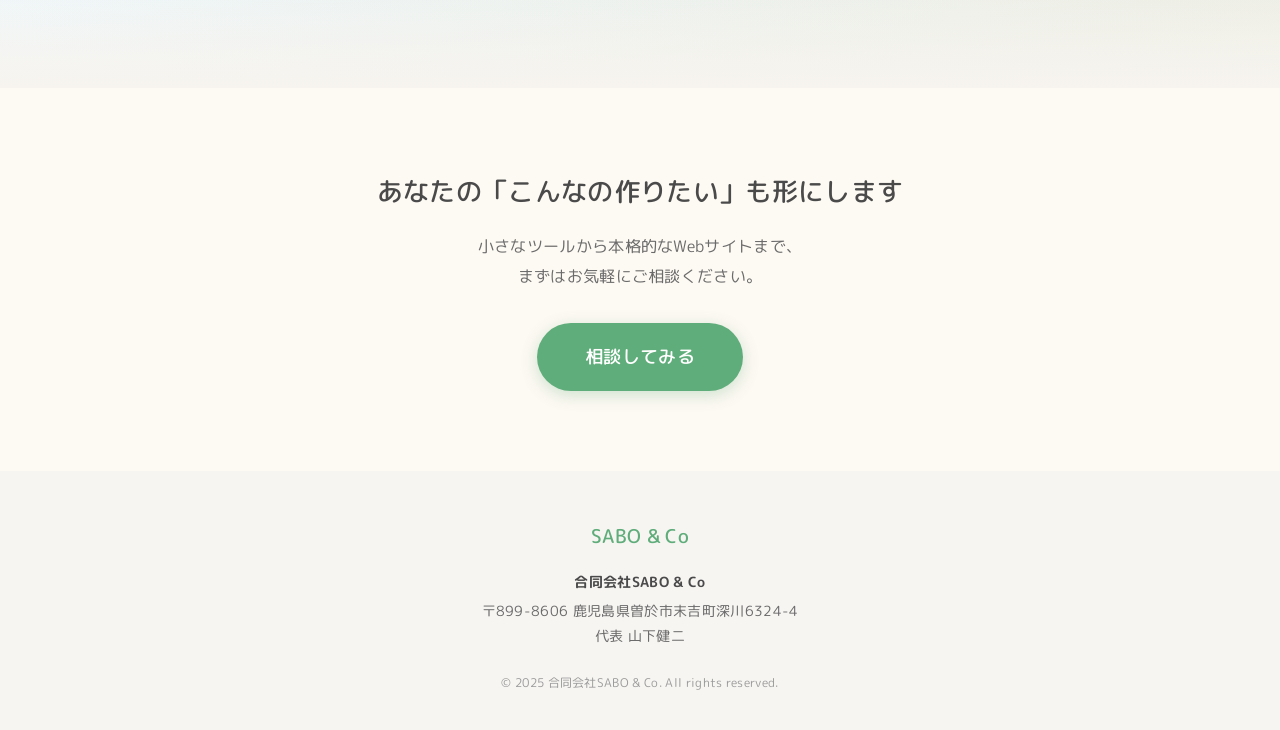
==== commit 49376387: "Update: デザインとレイアウトの改善 - Portfolioページに背景グラデーションを追加 - 「SABO & Co とは？」と「代表メッセージ」の本文を左揃えに変更 - セクション境界にフェ" ====
--- a/portfolio.html
+++ b/portfolio.html
@@ -32,8 +32,27 @@
     </div>
   </header>
 
+  <!-- ========== Mobile Menu Overlay ========== -->
+  <div class="mobile-menu-overlay">
+    <div class="mobile-menu-header">
+      <span class="mobile-logo">SABO & Co</span>
+      <button class="mobile-close-btn" aria-label="メニューを閉じる">&times;</button>
+    </div>
+    <ul class="mobile-menu-list">
+      <li><a href="index.html">ホーム</a></li>
+      <li><a href="index.html#service">サービス内容</a></li>
+      <li><a href="portfolio.html" class="active">制作事例</a></li>
+      <li><a href="price.html">料金</a></li>
+      <li><a href="index.html#contact">相談する</a></li>
+    </ul>
+    <div class="mobile-menu-footer">
+      &copy; 2025 SABO & Co
+    </div>
+  </div>
+
   <!-- ========== Portfolio Hero ========== -->
-  <section class="portfolio-hero">
+  <section class="portfolio-hero section-fade">
+    <div class="portfolio-hero-bg"></div>
     <div class="container">
       <h1 class="portfolio-hero-title fade-in">Portfolio</h1>
       <p class="portfolio-hero-subtitle fade-in">制作実績</p>
@@ -45,7 +64,8 @@
   </section>
 
   <!-- ========== Portfolio Grid ========== -->
-  <section class="portfolio-section">
+  <section class="portfolio-section section-fade">
+    <div class="portfolio-section-bg"></div>
     <div class="container">
       <div class="portfolio-grid">
 
--- a/styles.css
+++ b/styles.css
@@ -272,6 +272,94 @@
   gap: 36px;
 }
 
+/* ===== モバイルメニューオーバーレイ（アプリ風UI） ===== */
+.mobile-menu-overlay {
+  position: fixed;
+  top: 0;
+  left: 0;
+  width: 100%;
+  height: 100%;
+  background: #ffffff;
+  z-index: 99999;
+  display: none;
+  flex-direction: column;
+  justify-content: space-between;
+}
+
+.mobile-menu-overlay.is-open {
+  display: flex;
+}
+
+.mobile-menu-header {
+  display: flex;
+  justify-content: space-between;
+  align-items: center;
+  padding: 20px 24px;
+  border-bottom: 1px solid #eee;
+}
+
+.mobile-logo {
+  font-size: 1.2rem;
+  font-weight: 600;
+  color: var(--color-green);
+}
+
+.mobile-close-btn {
+  font-size: 32px;
+  background: none;
+  border: none;
+  color: #666;
+  cursor: pointer;
+  padding: 0;
+  line-height: 1;
+}
+
+.mobile-menu-list {
+  list-style: none;
+  padding: 0;
+  margin: 0;
+  flex: 1;
+  display: flex;
+  flex-direction: column;
+  align-items: center;
+  justify-content: center;
+  gap: 8px;
+}
+
+.mobile-menu-list li {
+  width: 100%;
+  text-align: center;
+}
+
+.mobile-menu-list a {
+  display: block;
+  font-size: 1.25rem;
+  text-decoration: none;
+  color: #333;
+  padding: 16px 24px;
+  transition: color 0.2s ease;
+}
+
+.mobile-menu-list a:hover,
+.mobile-menu-list a.active {
+  color: var(--color-green);
+}
+
+.mobile-menu-footer {
+  text-align: center;
+  font-size: 0.8rem;
+  padding: 24px;
+  color: #999;
+  border-top: 1px solid #eee;
+}
+
+/* PCでは非表示 */
+@media (min-width: 769px) {
+  .mobile-menu-overlay {
+    display: none !important;
+  }
+}
+
 .nav-list a {
   font-size: 0.9rem;
   font-weight: 500;
@@ -320,6 +408,25 @@
   pointer-events: none;
 }
 
+/* Hero Image */
+.hero-image {
+  position: absolute;
+  inset: 0;
+  background-size: cover;
+  background-position: center;
+  background-repeat: no-repeat;
+  z-index: 1;
+  opacity: 1;
+}
+
+.hero-overlay {
+  position: absolute;
+  inset: 0;
+  background: transparent;
+  z-index: 2;
+  pointer-events: none;
+}
+
 .hero-blob {
   position: absolute;
   border-radius: 50%;
@@ -360,7 +467,7 @@
   margin: 0 auto;
   padding: 0 24px;
   position: relative;
-  z-index: 1;
+  z-index: 10;
 }
 
 .hero-content {
@@ -372,21 +479,43 @@
   font-weight: 500;
   line-height: 1.4;
   margin-bottom: 20px;
-  color: var(--color-text-main);
+  color: #ffffff;
+  text-shadow:
+    0 2px 4px rgba(0, 0, 0, 0.8),
+    0 4px 12px rgba(0, 0, 0, 0.6),
+    0 8px 24px rgba(0, 0, 0, 0.4);
 }
 
 .hero-subtitle {
   font-size: clamp(0.85rem, 2vw, 1rem);
-  color: var(--color-text-sub);
+  color: rgba(255, 255, 255, 0.9);
   margin-bottom: 20px;
   letter-spacing: 0.05em;
+  text-shadow: 0 1px 8px rgba(0, 0, 0, 0.4);
+}
+
+.hero-catchphrase {
+  font-size: clamp(1rem, 2.5vw, 1.3rem);
+  color: #2196F3;
+  margin-bottom: 24px;
+  line-height: 1.8;
+  font-weight: 500;
+  letter-spacing: 0.02em;
+  text-shadow:
+    0 2px 4px rgba(0, 0, 0, 0.8),
+    0 4px 12px rgba(0, 0, 0, 0.6),
+    0 8px 24px rgba(0, 0, 0, 0.4);
 }
 
 .hero-text {
   font-size: 1rem;
   line-height: 2;
-  color: var(--color-text-sub);
+  color: rgba(255, 255, 255, 0.95);
   margin-bottom: 32px;
+  text-shadow:
+    0 2px 4px rgba(0, 0, 0, 0.8),
+    0 4px 12px rgba(0, 0, 0, 0.6),
+    0 8px 24px rgba(0, 0, 0, 0.4);
 }
 
 .hero-buttons {
@@ -429,15 +558,17 @@
   flex-direction: column;
   align-items: center;
   gap: 8px;
-  color: var(--color-text-muted);
+  color: rgba(255, 255, 255, 0.7);
   font-size: 0.75rem;
   letter-spacing: 0.1em;
+  z-index: 10;
+  text-shadow: 0 1px 4px rgba(0, 0, 0, 0.4);
 }
 
 .scroll-line {
   width: 1px;
   height: 32px;
-  background: linear-gradient(to bottom, var(--color-text-muted), transparent);
+  background: linear-gradient(to bottom, rgba(255, 255, 255, 0.7), transparent);
 }
 
 /* ==========================================
@@ -502,14 +633,83 @@
   margin-top: 32px !important;
 }
 
+/* Message Body - 本文段落の左揃えスタイル */
+.message-body {
+  text-align: left;
+  max-width: 720px;
+  margin: 0 auto;
+  line-height: 1.8;
+}
+
+.message-body p {
+  font-size: 16px;
+  margin-bottom: 20px;
+  color: var(--color-text-sub);
+}
+
+@media (max-width: 768px) {
+  .message-body p {
+    font-size: 15px;
+  }
+}
+
+/* Section Fade - セクション境界のフェードアウト効果 */
+.section-fade {
+  position: relative;
+  overflow: hidden;
+}
+
+.section-fade::after {
+  content: "";
+  position: absolute;
+  left: 0;
+  right: 0;
+  bottom: 0;
+  height: 120px;
+  background: linear-gradient(
+    to bottom,
+    rgba(255,255,255,0) 0%,
+    #f7f4ef 100%
+  );
+  pointer-events: none;
+  z-index: 1;
+}
+
 /* ==========================================
    CREDO SECTION
    ========================================== */
 .credo {
   background: var(--color-bg-cream);
+  position: relative;
+  overflow: hidden;
+}
+
+.credo-fullwidth-bg {
+  position: absolute;
+  top: 0;
+  left: 0;
+  width: 100%;
+  height: 100%;
+  overflow: hidden;
+  opacity: 0.7;
+  z-index: 0;
+}
+
+.credo-fullwidth-bg img {
+  width: 100%;
+  height: 100%;
+  display: block;
+  object-fit: cover;
+}
+
+.credo .container {
+  position: relative;
+  z-index: 1;
 }
 
 .credo-cards {
+  position: relative;
+  z-index: 1;
   display: grid;
   grid-template-columns: repeat(3, 1fr);
   gap: 24px;
@@ -564,6 +764,49 @@
    ========================================== */
 .service {
   background: var(--color-bg-white);
+  position: relative;
+  overflow: hidden;
+}
+
+.service-fullwidth-bg {
+  position: absolute;
+  top: 0;
+  left: 0;
+  width: 100%;
+  height: 100%;
+  overflow: hidden;
+  z-index: 0;
+  background: linear-gradient(135deg,
+    rgba(232, 245, 236, 0.6) 0%,
+    rgba(232, 244, 249, 0.5) 50%,
+    rgba(245, 235, 224, 0.6) 100%
+  );
+}
+
+.service-fullwidth-bg::before {
+  content: '';
+  position: absolute;
+  top: -50%;
+  left: -50%;
+  width: 200%;
+  height: 200%;
+  background: radial-gradient(circle at 30% 40%, rgba(127, 190, 220, 0.15) 0%, transparent 50%),
+              radial-gradient(circle at 70% 60%, rgba(95, 173, 122, 0.12) 0%, transparent 50%);
+  animation: serviceFloat 20s ease-in-out infinite;
+}
+
+@keyframes serviceFloat {
+  0%, 100% {
+    transform: translate(0, 0) rotate(0deg);
+  }
+  50% {
+    transform: translate(-10px, -10px) rotate(5deg);
+  }
+}
+
+.service .container {
+  position: relative;
+  z-index: 1;
 }
 
 .service-list {
@@ -582,6 +825,31 @@
 
 .service-item:hover {
   box-shadow: var(--shadow-soft);
+}
+
+.service-item-with-image {
+  display: grid;
+  grid-template-columns: 1fr 1fr;
+  gap: 40px;
+  align-items: center;
+}
+
+.service-content {
+  flex: 1;
+}
+
+.service-image {
+  flex: 1;
+  display: flex;
+  align-items: center;
+  justify-content: center;
+}
+
+.service-image img {
+  width: 100%;
+  max-width: 500px;
+  height: auto;
+  border-radius: var(--radius-md);
 }
 
 .service-header {
@@ -677,31 +945,16 @@
   background: var(--color-bg-soft);
 }
 
-.persona-tags {
-  display: flex;
-  flex-wrap: wrap;
-  justify-content: center;
-  gap: 14px;
-  max-width: var(--container-narrow);
-  margin: 0 auto;
-}
-
-.persona-tag {
-  display: inline-block;
-  padding: 12px 22px;
-  background: var(--color-bg-white);
-  border: 1px solid var(--border-light);
-  border-radius: var(--radius-full);
-  font-size: 0.9rem;
-  color: var(--color-text-sub);
-  transition: all var(--transition-medium);
-  cursor: default;
-}
-
-.persona-tag:hover {
-  background: var(--color-green-pale);
-  border-color: var(--color-green-light);
-  color: var(--color-green);
+.persona-image {
+  max-width: 1000px;
+  margin: 40px auto 0;
+}
+
+.persona-image img {
+  width: 100%;
+  height: auto;
+  display: block;
+  border-radius: var(--radius-lg);
 }
 
 /* ==========================================
@@ -709,6 +962,42 @@
    ========================================== */
 .message {
   background: var(--color-bg-white);
+  position: relative;
+  overflow: hidden;
+}
+
+.message-fullwidth-bg {
+  position: absolute;
+  top: 0;
+  left: 0;
+  width: 100%;
+  height: 100%;
+  overflow: hidden;
+  z-index: 0;
+}
+
+.message-fullwidth-bg::after {
+  content: '';
+  position: absolute;
+  top: 0;
+  left: 0;
+  width: 100%;
+  height: 100%;
+  background: rgba(255, 255, 255, 0.3);
+  z-index: 1;
+}
+
+.message-fullwidth-bg img {
+  width: 100%;
+  height: 100%;
+  display: block;
+  object-fit: cover;
+  opacity: 0.8;
+}
+
+.message .container {
+  position: relative;
+  z-index: 2;
 }
 
 .message-inner {
@@ -762,6 +1051,41 @@
 .contact {
   background: var(--color-bg-cream);
   position: relative;
+  overflow: hidden;
+}
+
+.contact-fullwidth-bg {
+  position: absolute;
+  top: 0;
+  left: 0;
+  width: 100%;
+  height: 100%;
+  overflow: hidden;
+  z-index: 0;
+}
+
+.contact-fullwidth-bg::after {
+  content: '';
+  position: absolute;
+  top: 0;
+  left: 0;
+  width: 100%;
+  height: 100%;
+  background: rgba(255, 255, 255, 0.3);
+  z-index: 1;
+}
+
+.contact-fullwidth-bg img {
+  width: 100%;
+  height: 100%;
+  display: block;
+  object-fit: cover;
+  opacity: 0.8;
+}
+
+.contact .container {
+  position: relative;
+  z-index: 2;
 }
 
 .contact-inner {
@@ -861,6 +1185,10 @@
 
   .hero-visual {
     display: none;
+  }
+
+  .credo-fullwidth-bg {
+    opacity: 0.6;
   }
 
   .credo-cards {
@@ -909,27 +1237,43 @@
   }
 
   .nav-list {
-    display: none;
-    position: fixed;
-    top: var(--header-height);
-    left: 0;
-    right: 0;
-    bottom: 0;
-    background: rgba(255, 255, 255, 0.98);
-    backdrop-filter: blur(10px);
-    flex-direction: column;
-    align-items: center;
-    justify-content: center;
-    gap: 28px;
-    z-index: 999;
+    display: none !important;
+    position: fixed !important;
+    top: 0 !important;
+    left: 0 !important;
+    right: 0 !important;
+    bottom: 0 !important;
+    width: 100vw !important;
+    height: 100vh !important;
+    background-color: #FFFFFF !important;
+    flex-direction: column !important;
+    align-items: center !important;
+    justify-content: center !important;
+    gap: 32px !important;
+    z-index: 99999 !important;
+    padding-top: 0 !important;
   }
 
   .nav-list.is-open {
-    display: flex;
+    display: flex !important;
+  }
+
+  .nav-list li {
+    text-align: center;
+    list-style: none;
   }
 
   .nav-list a {
-    font-size: 1.1rem;
+    font-size: 1.3rem;
+    padding: 16px 32px;
+    display: block;
+    color: #333333 !important;
+    text-decoration: none;
+  }
+
+  .nav-list a:hover,
+  .nav-list a.active {
+    color: #5FAD7A !important;
   }
 
   /* Hero Mobile */
@@ -939,6 +1283,11 @@
     padding-bottom: 60px;
   }
 
+  .hero-image {
+    background-position: center 15%;
+    background-size: cover;
+  }
+
   .hero-content,
   .hero-content-centered {
     text-align: center;
@@ -985,10 +1334,56 @@
     padding: 28px 24px;
   }
 
+  .service-item-with-image {
+    display: flex;
+    flex-direction: column;
+  }
+
+  .service-content {
+    display: contents;
+  }
+
   .service-header {
-    flex-direction: column;
-    gap: 8px;
-    align-items: flex-start;
+    order: 1;
+    flex-direction: row;
+    flex-wrap: wrap;
+    gap: 12px;
+    align-items: center;
+  }
+
+  .service-number {
+    flex-shrink: 0;
+  }
+
+  .service-name {
+    flex: 0 1 auto;
+  }
+
+  .service-name-en {
+    flex-basis: 100%;
+    margin-left: 44px;
+  }
+
+  .service-image {
+    order: 2;
+    margin: 8px 0;
+  }
+
+  .service-catch {
+    order: 3;
+  }
+
+  .service-desc {
+    order: 4;
+  }
+
+  .service-features {
+    order: 5;
+  }
+
+  .service-image img {
+    max-width: 100%;
+    border-radius: var(--radius-md);
   }
 
   .service-name {
@@ -1063,8 +1458,70 @@
 .portfolio-hero {
   padding-top: calc(var(--header-height) + 60px);
   padding-bottom: 60px;
-  background: linear-gradient(180deg, var(--color-bg-soft) 0%, var(--color-bg-white) 100%);
-  text-align: center;
+  position: relative;
+  overflow: hidden;
+  text-align: center;
+}
+
+.portfolio-hero-bg {
+  position: absolute;
+  top: 0;
+  left: 0;
+  width: 100%;
+  height: 100%;
+  z-index: 0;
+  background: linear-gradient(135deg,
+    rgba(232, 245, 236, 0.8) 0%,
+    rgba(232, 244, 249, 0.7) 50%,
+    rgba(245, 235, 224, 0.8) 100%
+  );
+}
+
+.portfolio-hero-bg::before {
+  content: '';
+  position: absolute;
+  top: -50%;
+  right: -20%;
+  width: 400px;
+  height: 400px;
+  background: radial-gradient(circle, rgba(127, 190, 220, 0.2) 0%, transparent 70%);
+  border-radius: 50%;
+  animation: portfolioFloat1 15s ease-in-out infinite;
+}
+
+.portfolio-hero-bg::after {
+  content: '';
+  position: absolute;
+  bottom: -30%;
+  left: -10%;
+  width: 350px;
+  height: 350px;
+  background: radial-gradient(circle, rgba(95, 173, 122, 0.18) 0%, transparent 70%);
+  border-radius: 50%;
+  animation: portfolioFloat2 18s ease-in-out infinite;
+}
+
+@keyframes portfolioFloat1 {
+  0%, 100% {
+    transform: translate(0, 0);
+  }
+  50% {
+    transform: translate(-30px, 30px);
+  }
+}
+
+@keyframes portfolioFloat2 {
+  0%, 100% {
+    transform: translate(0, 0);
+  }
+  50% {
+    transform: translate(30px, -20px);
+  }
+}
+
+.portfolio-hero .container {
+  position: relative;
+  z-index: 1;
 }
 
 .portfolio-hero-title {
@@ -1089,8 +1546,50 @@
 
 /* Portfolio Section */
 .portfolio-section {
-  background: var(--color-bg-white);
+  position: relative;
+  overflow: hidden;
   padding: 60px 0 100px;
+}
+
+.portfolio-section-bg {
+  position: absolute;
+  top: 0;
+  left: 0;
+  width: 100%;
+  height: 100%;
+  overflow: hidden;
+  z-index: 0;
+  background: linear-gradient(135deg,
+    rgba(232, 245, 236, 0.6) 0%,
+    rgba(232, 244, 249, 0.5) 50%,
+    rgba(245, 235, 224, 0.6) 100%
+  );
+}
+
+.portfolio-section-bg::before {
+  content: '';
+  position: absolute;
+  top: -50%;
+  left: -50%;
+  width: 200%;
+  height: 200%;
+  background: radial-gradient(circle at 30% 40%, rgba(127, 190, 220, 0.15) 0%, transparent 50%),
+              radial-gradient(circle at 70% 60%, rgba(95, 173, 122, 0.12) 0%, transparent 50%);
+  animation: portfolioSectionFloat 20s ease-in-out infinite;
+}
+
+@keyframes portfolioSectionFloat {
+  0%, 100% {
+    transform: translate(0, 0) rotate(0deg);
+  }
+  50% {
+    transform: translate(-10px, -10px) rotate(5deg);
+  }
+}
+
+.portfolio-section .container {
+  position: relative;
+  z-index: 1;
 }
 
 /* Portfolio Grid */
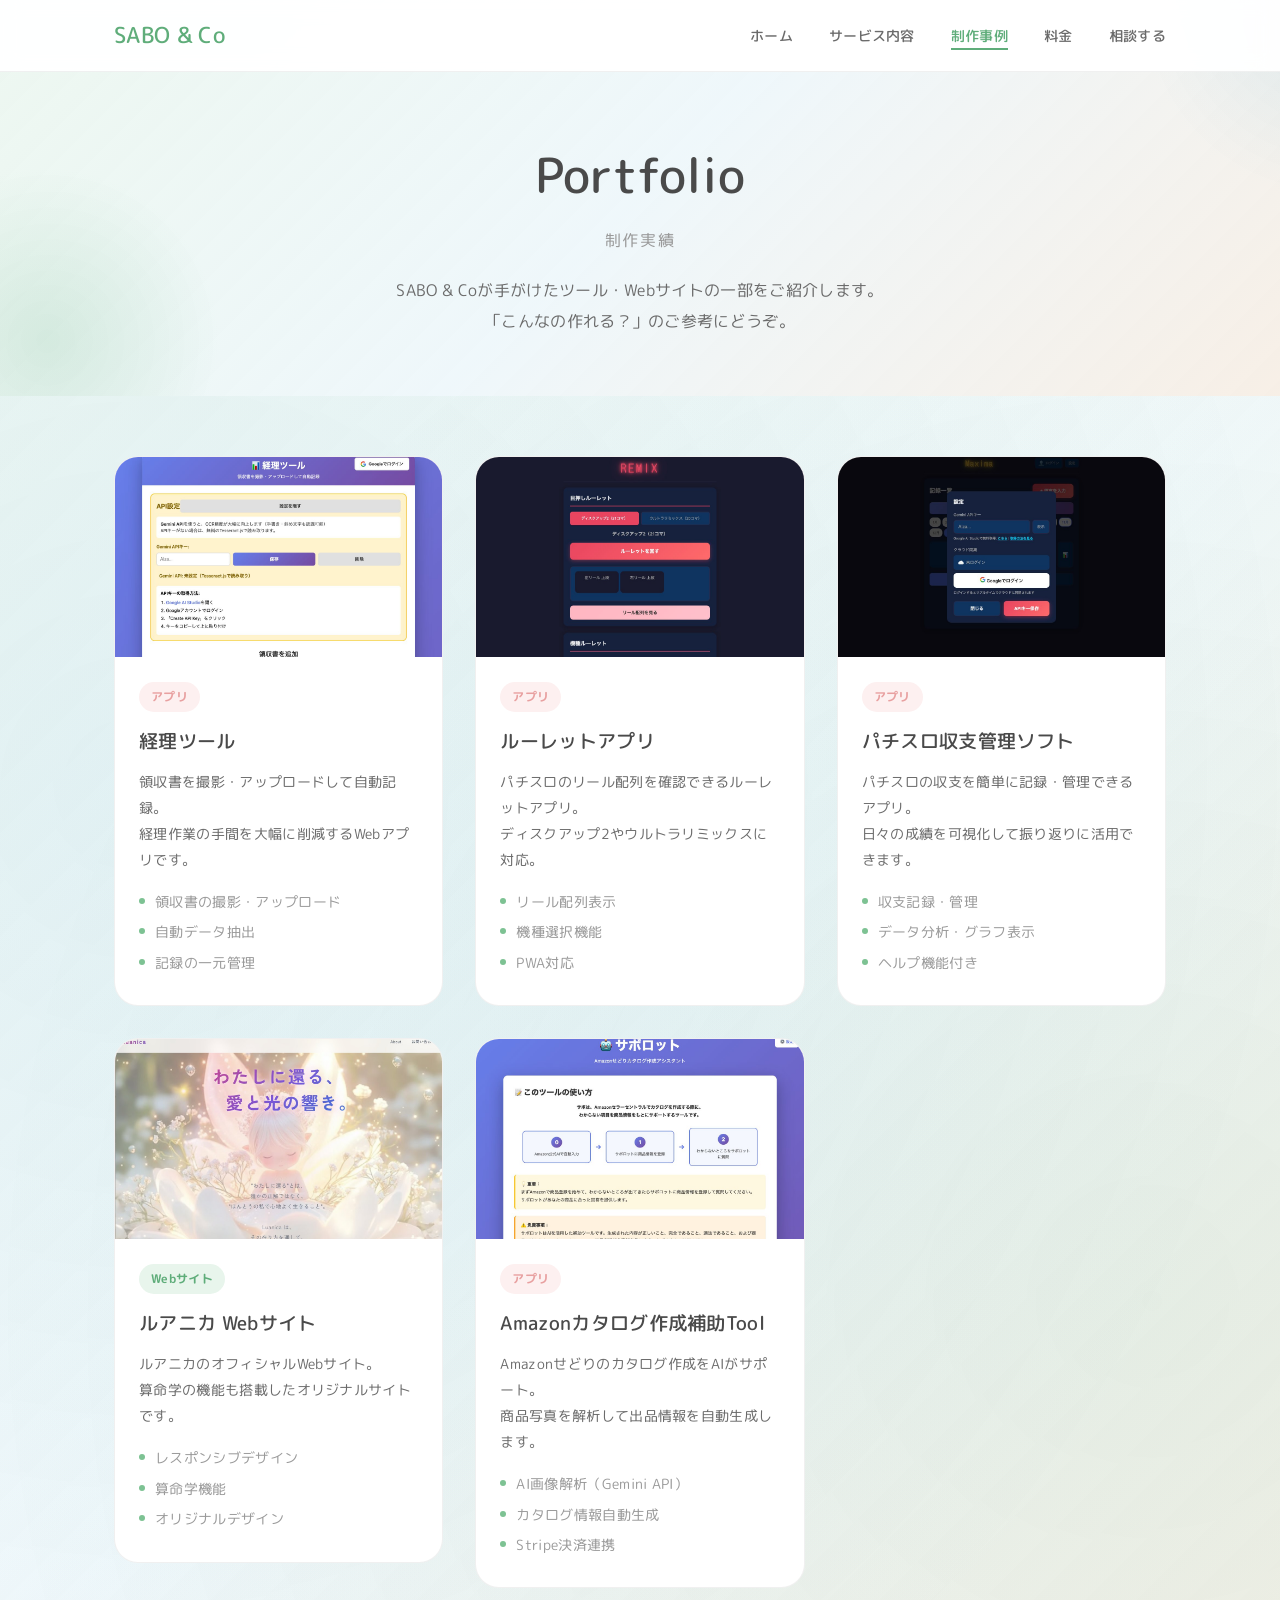
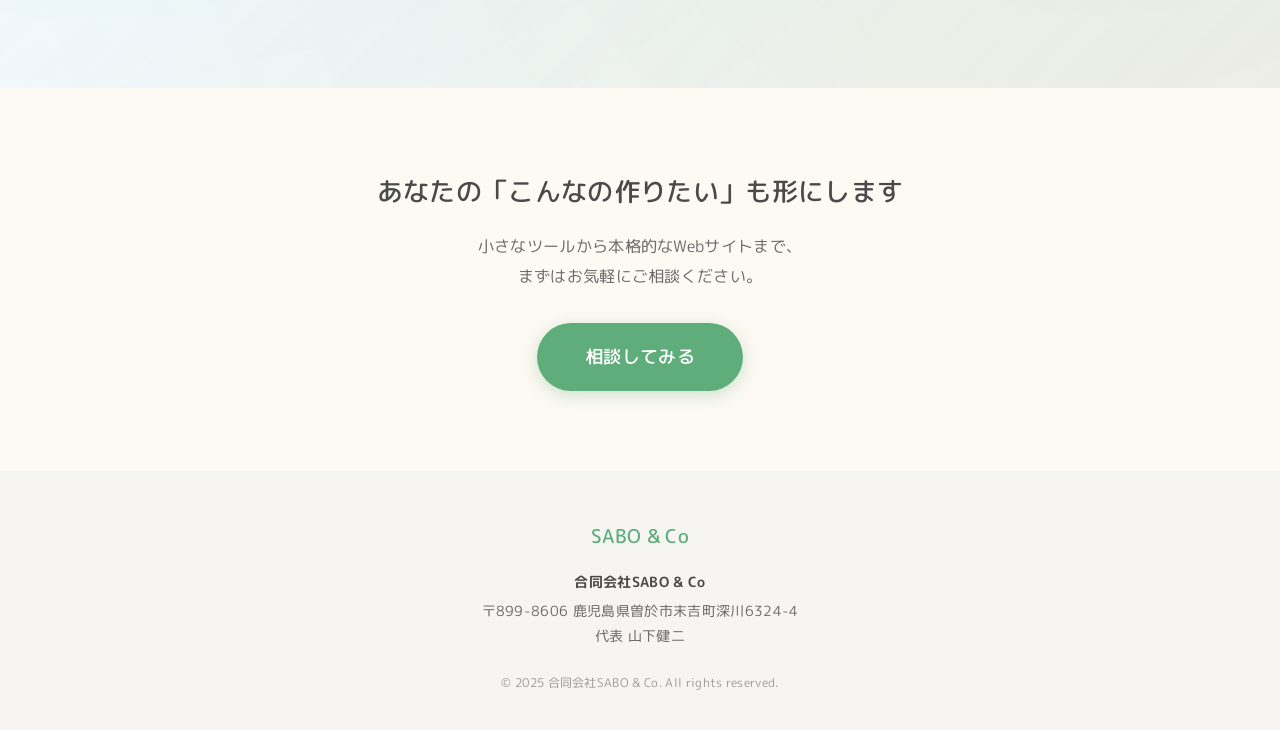
==== commit 38047382: "Update: デザインとレイアウトの調整 - Portfolio ページに背景動画を追加 - セクション境界のフェード効果を削除 - Contact セクションの背景をグラデーションに変更 - 本文" ====
--- a/portfolio.html
+++ b/portfolio.html
@@ -11,8 +11,20 @@
   <link rel="stylesheet" href="styles.css">
 </head>
 <body>
-  <!-- ========== Header ========== -->
-  <header class="header">
+  <!-- ========== Global Background Video ========== -->
+  <div class="global-bg-video">
+    <video autoplay muted loop playsinline>
+      <source src="background-video.mp4" type="video/mp4">
+    </video>
+  </div>
+
+  <!-- ========== Global Overlay ========== -->
+  <div class="global-overlay"></div>
+
+  <!-- ========== Page Content ========== -->
+  <div class="page-content">
+    <!-- ========== Header ========== -->
+    <header class="header">
     <div class="header-inner">
       <a href="index.html" class="logo">SABO & Co</a>
       <nav class="nav">
@@ -51,7 +63,7 @@
   </div>
 
   <!-- ========== Portfolio Hero ========== -->
-  <section class="portfolio-hero section-fade">
+  <section class="portfolio-hero">
     <div class="portfolio-hero-bg"></div>
     <div class="container">
       <h1 class="portfolio-hero-title fade-in">Portfolio</h1>
@@ -64,7 +76,7 @@
   </section>
 
   <!-- ========== Portfolio Grid ========== -->
-  <section class="portfolio-section section-fade">
+  <section class="portfolio-section">
     <div class="portfolio-section-bg"></div>
     <div class="container">
       <div class="portfolio-grid">
@@ -211,6 +223,8 @@
       </div>
     </div>
   </footer>
+  </div>
+  <!-- ========== End Page Content ========== -->
 
   <script src="script.js"></script>
 </body>
--- a/styles.css
+++ b/styles.css
@@ -90,6 +90,35 @@
   color: var(--color-text-main);
   background-color: var(--color-bg-white);
   overflow-x: hidden;
+}
+
+/* ==========================================
+   GLOBAL BACKGROUND VIDEO
+   ========================================== */
+.global-bg-video {
+  position: fixed;
+  inset: 0;
+  z-index: -2;
+  overflow: hidden;
+}
+
+.global-bg-video video {
+  width: 100%;
+  height: 100%;
+  object-fit: cover;
+}
+
+.global-overlay {
+  position: fixed;
+  inset: 0;
+  z-index: -1;
+  background: rgba(255, 255, 255, 0.0); /* 透明〜半透明で調整 */
+  pointer-events: none;
+}
+
+.page-content {
+  position: relative;
+  z-index: 1;
 }
 
 a {
@@ -653,28 +682,6 @@
   }
 }
 
-/* Section Fade - セクション境界のフェードアウト効果 */
-.section-fade {
-  position: relative;
-  overflow: hidden;
-}
-
-.section-fade::after {
-  content: "";
-  position: absolute;
-  left: 0;
-  right: 0;
-  bottom: 0;
-  height: 120px;
-  background: linear-gradient(
-    to bottom,
-    rgba(255,255,255,0) 0%,
-    #f7f4ef 100%
-  );
-  pointer-events: none;
-  z-index: 1;
-}
-
 /* ==========================================
    CREDO SECTION
    ========================================== */
@@ -1062,25 +1069,36 @@
   height: 100%;
   overflow: hidden;
   z-index: 0;
-}
-
-.contact-fullwidth-bg::after {
+  background: linear-gradient(135deg,
+    rgba(253, 249, 243, 0.9) 0%,
+    rgba(247, 245, 242, 0.8) 50%,
+    rgba(253, 249, 243, 0.9) 100%
+  );
+}
+
+.contact-fullwidth-bg::before {
   content: '';
   position: absolute;
-  top: 0;
-  left: 0;
-  width: 100%;
-  height: 100%;
-  background: rgba(255, 255, 255, 0.3);
-  z-index: 1;
+  top: -50%;
+  left: -50%;
+  width: 200%;
+  height: 200%;
+  background: radial-gradient(circle at 35% 45%, rgba(127, 190, 220, 0.12) 0%, transparent 50%),
+              radial-gradient(circle at 65% 55%, rgba(95, 173, 122, 0.1) 0%, transparent 50%);
+  animation: contactFloat 20s ease-in-out infinite;
+}
+
+@keyframes contactFloat {
+  0%, 100% {
+    transform: translate(0, 0) rotate(0deg);
+  }
+  50% {
+    transform: translate(-15px, -15px) rotate(5deg);
+  }
 }
 
 .contact-fullwidth-bg img {
-  width: 100%;
-  height: 100%;
-  display: block;
-  object-fit: cover;
-  opacity: 0.8;
+  display: none; /* 画像を非表示 */
 }
 
 .contact .container {
